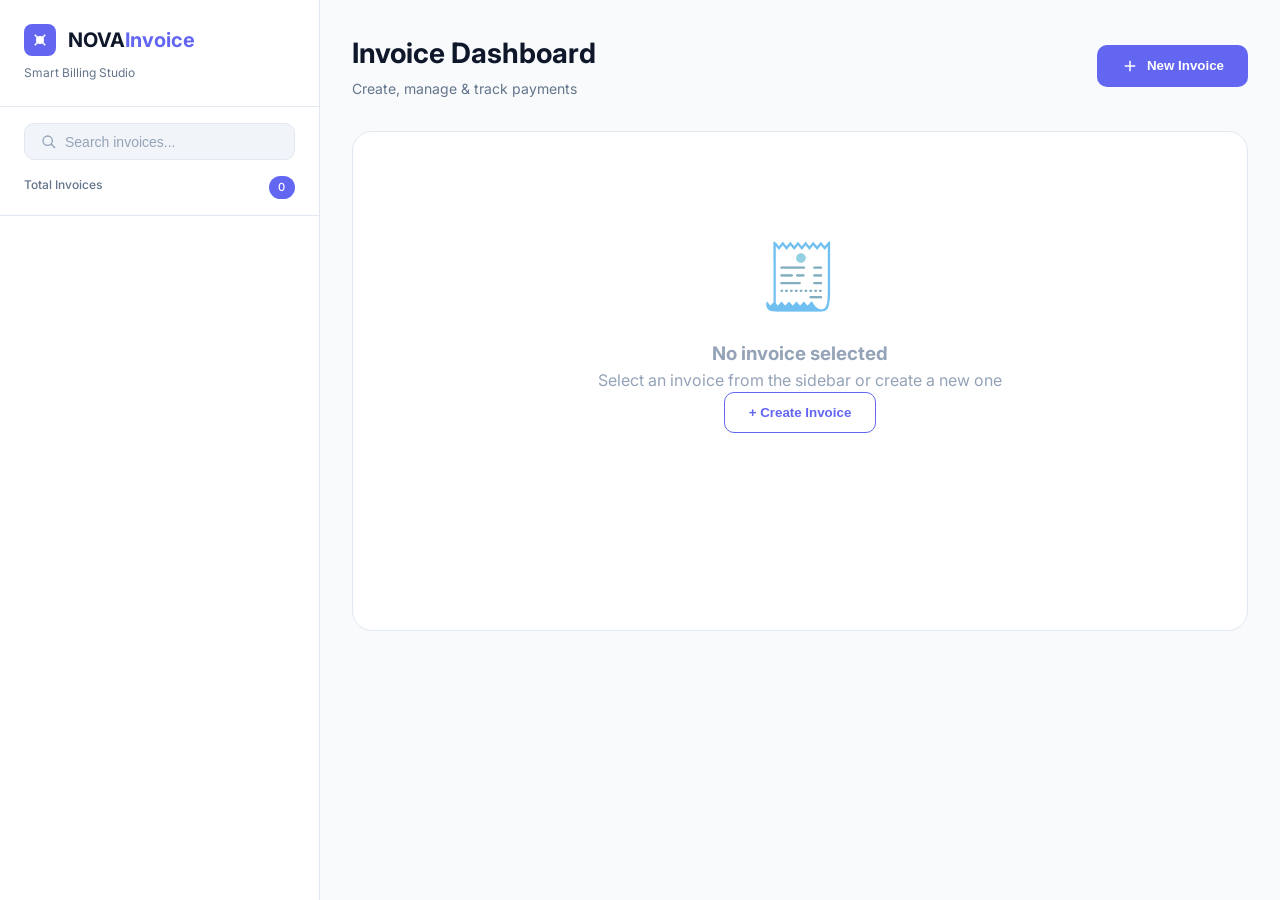
==== index.html @ 389eb90c "first commit" ====
<!DOCTYPE html>
<html lang="en">
<head>
  <meta charset="UTF-8">
  <meta name="viewport" content="width=device-width, initial-scale=1.0, viewport-fit=cover">
  <title>NOVA · Invoice Studio</title>
  <link rel="preconnect" href="https://fonts.googleapis.com">
  <link rel="preconnect" href="https://fonts.gstatic.com" crossorigin>
  <link href="https://fonts.googleapis.com/css2?family=Inter:opsz,wght@14..32,300;14..32,400;14..32,500;14..32,600;14..32,700&display=swap" rel="stylesheet">
  <link rel="stylesheet" href="css/style.css">
  <link rel="icon" type="image/svg+xml" href="data:image/svg+xml,%3Csvg xmlns='http://www.w3.org/2000/svg' viewBox='0 0 24 24' fill='%236366f1'%3E%3Cpath d='M4 4h16v2H4V4zm2 4h12v2H6V8zm14 3H4v8h16v-8zm-2 6H6v-2h12v2z'/%3E%3C/svg%3E">
</head>
<body>
  <div class="app-container">
    <!-- Sidebar -->
    <aside class="sidebar">
      <div class="sidebar-header">
        <div class="logo">
          <svg width="32" height="32" viewBox="0 0 40 40" fill="none">
            <rect width="40" height="40" rx="10" fill="url(#gradLogo)"/>
            <path d="M14 14L26 26M26 14L14 26" stroke="white" stroke-width="2" stroke-linecap="round"/>
            <circle cx="20" cy="20" r="5" fill="white"/>
            <defs><linearGradient id="gradLogo" x1="0" y1="0" x2="40" y2="40"><stop stop-color="#6366f1"/><stop offset="1" stop-color="#8b5cf6"/></linearGradient></defs>
          </svg>
          <span class="logo-text">NOVA<span>Invoice</span></span>
        </div>
        <p class="sidebar-sub">Smart Billing Studio</p>
      </div>

      <div class="search-area">
        <div class="search-box">
          <svg width="16" height="16" viewBox="0 0 24 24" fill="none" stroke="currentColor" stroke-width="2">
            <circle cx="10" cy="10" r="7"/>
            <line x1="21" y1="21" x2="15" y2="15"/>
          </svg>
          <input type="text" id="searchInput" placeholder="Search invoices...">
        </div>
        <div class="stats">
          <span>Total Invoices</span>
          <span class="badge" id="invoiceCount">0</span>
        </div>
      </div>

      <div class="invoices-list" id="invoiceList">
        <div class="empty-state" id="emptyState">
          <div class="empty-icon">📄</div>
          <p>No invoices yet</p>
          <small>Click + to create</small>
        </div>
      </div>
    </aside>

    <!-- Main Content -->
    <main class="main-content">
      <div class="top-bar">
        <div class="greeting">
          <h1>Invoice Dashboard</h1>
          <p>Create, manage & track payments</p>
        </div>
        <button class="btn-primary fab" id="createBtn">
          <svg width="18" height="18" viewBox="0 0 24 24" fill="none" stroke="currentColor" stroke-width="2">
            <line x1="12" y1="5" x2="12" y2="19"/>
            <line x1="5" y1="12" x2="19" y2="12"/>
          </svg>
          New Invoice
        </button>
      </div>

      <div class="invoice-preview" id="invoicePreview">
        <div class="empty-preview" id="emptyPreview">
          <div class="empty-icon-large">🧾</div>
          <h3>No invoice selected</h3>
          <p>Select an invoice from the sidebar or create a new one</p>
          <button class="btn-outline" id="emptyCreateBtn">+ Create Invoice</button>
        </div>
        <div id="previewContent" class="hidden"></div>
      </div>
    </main>
  </div>

  <!-- Modal -->
  <div class="modal" id="modal">
    <div class="modal-content">
      <div class="modal-header">
        <h2 id="modalTitle">Create Invoice</h2>
        <button class="close-btn" id="closeModal">&times;</button>
      </div>
      <div class="modal-body">
        <!-- Step 1: Customer Details -->
        <div id="step1" class="step active">
          <div class="step-indicator">Step 1 of 2</div>
          <h3>Customer Information</h3>
          <form id="customerForm">
            <div class="form-row">
              <div class="form-group">
                <label>Full Name *</label>
                <input type="text" id="custName" required placeholder="John Doe">
              </div>
              <div class="form-group">
                <label>Email *</label>
                <input type="email" id="custEmail" required placeholder="customer@example.com">
              </div>
            </div>
            <div class="form-row">
              <div class="form-group">
                <label>Phone Number</label>
                <input type="tel" id="custPhone" placeholder="+91 98765 43210">
              </div>
              <div class="form-group">
                <label>GSTIN (if applicable)</label>
                <input type="text" id="custGst" placeholder="22AAAAA0000A1Z5">
              </div>
            </div>
            <div class="form-group">
              <label>Billing Address</label>
              <textarea id="custAddress" rows="2" placeholder="Street, City, State - PIN Code"></textarea>
            </div>
          </form>
          <div class="step-buttons">
            <button class="btn-primary" id="nextStep1">Next →</button>
          </div>
        </div>

        <!-- Step 2: Items & Calculations -->
        <div id="step2" class="step">
          <div class="step-indicator">Step 2 of 2</div>
          <h3>Items & Payment Details</h3>
          
          <div class="items-section">
            <table class="items-table">
              <thead>
                <tr>
                  <th>Item Description</th>
                  <th>Quantity</th>
                  <th>Unit Price (₹)</th>
                  <th>Total (₹)</th>
                  <th></th>
                </tr>
              </thead>
              <tbody id="itemsBody"></tbody>
            </table>
            
            <div class="add-item">
              <input type="text" id="itemName" placeholder="Item name">
              <input type="number" id="itemQty" placeholder="Qty" value="1" min="1">
              <input type="number" id="itemPrice" placeholder="Price" step="0.01">
              <button class="btn-secondary" id="addItemBtn">+ Add Item</button>
            </div>
          </div>

          <div class="tax-panel">
            <div class="tax-inputs">
              <div class="form-group">
                <label>CGST (%)</label>
                <input type="number" id="cgstRate" value="2.5" step="0.1" min="0">
              </div>
              <div class="form-group">
                <label>SGST (%)</label>
                <input type="number" id="sgstRate" value="2.5" step="0.1" min="0">
              </div>
              <div class="form-group">
                <label>Discount (%)</label>
                <input type="number" id="discountRate" value="0" step="0.1" min="0">
              </div>
            </div>
          </div>

          <div class="payment-methods">
            <label>Payment Method</label>
            <div class="payment-options">
              <label class="payment-option">
                <input type="radio" name="paymentMethod" value="UPI" checked>
                <span>UPI</span>
              </label>
              <label class="payment-option">
                <input type="radio" name="paymentMethod" value="Credit Card">
                <span>Credit Card</span>
              </label>
              <label class="payment-option">
                <input type="radio" name="paymentMethod" value="Debit Card">
                <span>Debit Card</span>
              </label>
              <label class="payment-option">
                <input type="radio" name="paymentMethod" value="Net Banking">
                <span>Net Banking</span>
              </label>
              <label class="payment-option">
                <input type="radio" name="paymentMethod" value="Cash">
                <span>Cash</span>
              </label>
            </div>
          </div>

          <div class="summary">
            <div class="summary-row">
              <span>Subtotal:</span>
              <span id="subtotal">₹0.00</span>
            </div>
            <div class="summary-row">
              <span>CGST (<span id="cgstLabel">2.5</span>%):</span>
              <span id="cgstAmount">₹0.00</span>
            </div>
            <div class="summary-row">
              <span>SGST (<span id="sgstLabel">2.5</span>%):</span>
              <span id="sgstAmount">₹0.00</span>
            </div>
            <div class="summary-row">
              <span>Discount:</span>
              <span id="discountAmount">₹0.00</span>
            </div>
            <div class="summary-row grand-total">
              <span>Grand Total:</span>
              <span id="grandTotal">₹0.00</span>
            </div>
          </div>

          <div class="step-buttons dual">
            <button class="btn-secondary" id="backStep1">← Back</button>
            <button class="btn-primary" id="generateInvoice">Generate Invoice</button>
          </div>
        </div>
      </div>
    </div>
  </div>

  <script src="js/app.js"></script>
</body>
</html>
---- css/style.css ----
/* Reset & Base */
* {
  margin: 0;
  padding: 0;
  box-sizing: border-box;
}

body {
  font-family: 'Inter', sans-serif;
  background: #f8fafc;
  color: #0f172a;
  line-height: 1.5;
}

/* App Container */
.app-container {
  display: flex;
  min-height: 100vh;
}

/* Sidebar */
.sidebar {
  width: 320px;
  background: #ffffff;
  border-right: 1px solid #e2e8f0;
  display: flex;
  flex-direction: column;
  position: fixed;
  height: 100vh;
  overflow-y: auto;
}

.sidebar-header {
  padding: 1.5rem;
  border-bottom: 1px solid #e2e8f0;
}

.logo {
  display: flex;
  align-items: center;
  gap: 0.75rem;
  margin-bottom: 0.5rem;
}

.logo-text {
  font-size: 1.25rem;
  font-weight: 700;
  color: #0f172a;
}

.logo-text span {
  color: #6366f1;
}

.sidebar-sub {
  font-size: 0.75rem;
  color: #64748b;
}

.search-area {
  padding: 1rem 1.5rem;
  border-bottom: 1px solid #e2e8f0;
}

.search-box {
  display: flex;
  align-items: center;
  gap: 0.5rem;
  background: #f1f5f9;
  border: 1px solid #e2e8f0;
  border-radius: 10px;
  padding: 0.6rem 1rem;
  margin-bottom: 1rem;
}

.search-box svg {
  color: #94a3b8;
}

.search-box input {
  flex: 1;
  border: none;
  background: transparent;
  outline: none;
  font-size: 0.875rem;
}

.search-box input::placeholder {
  color: #94a3b8;
}

.stats {
  display: flex;
  justify-content: space-between;
  font-size: 0.75rem;
  color: #64748b;
  font-weight: 500;
}

.badge {
  background: #6366f1;
  color: white;
  padding: 0.2rem 0.6rem;
  border-radius: 20px;
  font-size: 0.7rem;
}

.invoices-list {
  flex: 1;
  padding: 1rem;
  overflow-y: auto;
}

.empty-state {
  text-align: center;
  padding: 2rem;
  color: #94a3b8;
}

.empty-icon {
  font-size: 3rem;
  margin-bottom: 0.5rem;
}

.invoice-item {
  background: #f8fafc;
  border: 1px solid #e2e8f0;
  border-radius: 12px;
  padding: 1rem;
  margin-bottom: 0.75rem;
  cursor: pointer;
  transition: all 0.2s;
}

.invoice-item:hover {
  border-color: #6366f1;
  transform: translateX(4px);
  box-shadow: 0 2px 8px rgba(0,0,0,0.05);
}

.invoice-item.active {
  border-color: #6366f1;
  background: #eef2ff;
}

.invoice-header {
  display: flex;
  justify-content: space-between;
  margin-bottom: 0.5rem;
  font-size: 0.75rem;
  color: #64748b;
}

.invoice-number {
  font-weight: 600;
  color: #6366f1;
}

.invoice-customer {
  font-weight: 600;
  margin-bottom: 0.5rem;
  font-size: 0.875rem;
}

.invoice-amount {
  font-weight: 700;
  font-size: 1rem;
  color: #0f172a;
}

/* Main Content */
.main-content {
  flex: 1;
  margin-left: 320px;
  padding: 2rem;
}

.top-bar {
  display: flex;
  justify-content: space-between;
  align-items: center;
  margin-bottom: 2rem;
}

.greeting h1 {
  font-size: 1.75rem;
  font-weight: 700;
  color: #0f172a;
}

.greeting p {
  color: #64748b;
  font-size: 0.875rem;
  margin-top: 0.25rem;
}

.btn-primary {
  background: #6366f1;
  color: white;
  border: none;
  padding: 0.75rem 1.5rem;
  border-radius: 10px;
  font-weight: 600;
  cursor: pointer;
  display: inline-flex;
  align-items: center;
  gap: 0.5rem;
  transition: all 0.2s;
}

.btn-primary:hover {
  background: #4f46e5;
  transform: translateY(-1px);
  box-shadow: 0 4px 12px rgba(99, 102, 241, 0.3);
}

.btn-secondary {
  background: #f1f5f9;
  color: #0f172a;
  border: 1px solid #e2e8f0;
  padding: 0.75rem 1.5rem;
  border-radius: 10px;
  font-weight: 600;
  cursor: pointer;
  transition: all 0.2s;
}

.btn-secondary:hover {
  background: #e2e8f0;
}

.btn-outline {
  background: transparent;
  border: 1px solid #6366f1;
  color: #6366f1;
  padding: 0.75rem 1.5rem;
  border-radius: 10px;
  font-weight: 600;
  cursor: pointer;
  transition: all 0.2s;
}

.btn-outline:hover {
  background: #6366f1;
  color: white;
}

/* Invoice Preview */
.invoice-preview {
  background: white;
  border-radius: 20px;
  border: 1px solid #e2e8f0;
  min-height: 500px;
  padding: 2rem;
}

.empty-preview {
  text-align: center;
  padding: 4rem;
  color: #94a3b8;
}

.empty-icon-large {
  font-size: 4rem;
  margin-bottom: 1rem;
}

/* Invoice Card */
.invoice-card {
  animation: fadeIn 0.3s ease;
}

@keyframes fadeIn {
  from {
    opacity: 0;
    transform: translateY(10px);
  }
  to {
    opacity: 1;
    transform: translateY(0);
  }
}

.invoice-header {
  display: flex;
  justify-content: space-between;
  margin-bottom: 2rem;
  padding-bottom: 1.5rem;
  border-bottom: 2px solid #e2e8f0;
}

.company-info h2 {
  font-size: 1.5rem;
  color: #6366f1;
  margin-bottom: 0.5rem;
}

.company-info p {
  font-size: 0.75rem;
  color: #64748b;
}

.invoice-details {
  text-align: right;
}

.invoice-title {
  font-size: 2rem;
  font-weight: 700;
  color: #0f172a;
}

.billing-section {
  display: grid;
  grid-template-columns: 1fr 1fr;
  gap: 2rem;
  margin-bottom: 2rem;
}

.bill-to h4, .invoice-meta h4 {
  font-weight: 600;
  margin-bottom: 0.75rem;
  color: #0f172a;
}

.bill-to p, .invoice-meta p {
  font-size: 0.875rem;
  color: #475569;
  margin-bottom: 0.25rem;
}

.items-table {
  width: 100%;
  border-collapse: collapse;
  margin-bottom: 2rem;
}

.items-table th {
  background: #f8fafc;
  padding: 0.75rem;
  text-align: left;
  font-weight: 600;
  font-size: 0.75rem;
  color: #475569;
  border-bottom: 2px solid #e2e8f0;
}

.items-table td {
  padding: 0.75rem;
  border-bottom: 1px solid #e2e8f0;
  font-size: 0.875rem;
}

.payment-info {
  background: #f8fafc;
  padding: 1rem;
  border-radius: 12px;
  margin-bottom: 2rem;
}

.payment-info h4 {
  font-size: 0.75rem;
  color: #64748b;
  margin-bottom: 0.5rem;
  text-transform: uppercase;
}

.payment-info p {
  font-weight: 600;
  color: #0f172a;
}

.summary-section {
  display: flex;
  justify-content: flex-end;
}

.summary-box {
  width: 320px;
}

.summary-row {
  display: flex;
  justify-content: space-between;
  padding: 0.5rem 0;
  font-size: 0.875rem;
}

.grand-total-row {
  font-weight: 700;
  font-size: 1rem;
  color: #6366f1;
  border-top: 2px solid #e2e8f0;
  margin-top: 0.5rem;
  padding-top: 0.75rem;
}

.print-btn {
  margin-top: 2rem;
  display: flex;
  justify-content: flex-end;
}

/* Modal */
.modal {
  display: none;
  position: fixed;
  top: 0;
  left: 0;
  right: 0;
  bottom: 0;
  background: rgba(0, 0, 0, 0.5);
  z-index: 1000;
  align-items: center;
  justify-content: center;
}

.modal.active {
  display: flex;
}

.modal-content {
  background: white;
  border-radius: 20px;
  width: 90%;
  max-width: 800px;
  max-height: 85vh;
  overflow-y: auto;
  animation: slideUp 0.3s ease;
}

@keyframes slideUp {
  from {
    transform: translateY(50px);
    opacity: 0;
  }
  to {
    transform: translateY(0);
    opacity: 1;
  }
}

.modal-header {
  display: flex;
  justify-content: space-between;
  align-items: center;
  padding: 1.5rem;
  border-bottom: 1px solid #e2e8f0;
}

.modal-header h2 {
  font-size: 1.25rem;
  font-weight: 600;
}

.close-btn {
  background: none;
  border: none;
  font-size: 1.75rem;
  cursor: pointer;
  color: #94a3b8;
  transition: all 0.2s;
}

.close-btn:hover {
  color: #ef4444;
}

.modal-body {
  padding: 1.5rem;
}

.step {
  display: none;
}

.step.active {
  display: block;
}

.step-indicator {
  font-size: 0.75rem;
  color: #6366f1;
  font-weight: 600;
  margin-bottom: 1rem;
  text-transform: uppercase;
}

.step h3 {
  margin-bottom: 1.5rem;
  color: #0f172a;
}

/* Forms */
.form-row {
  display: grid;
  grid-template-columns: 1fr 1fr;
  gap: 1rem;
  margin-bottom: 1rem;
}

.form-group {
  display: flex;
  flex-direction: column;
  gap: 0.5rem;
}

.form-group label {
  font-size: 0.75rem;
  font-weight: 600;
  color: #475569;
  text-transform: uppercase;
}

.form-group input, .form-group textarea {
  border: 1px solid #e2e8f0;
  border-radius: 8px;
  padding: 0.7rem;
  font-size: 0.875rem;
  font-family: inherit;
  transition: all 0.2s;
}

.form-group input:focus, .form-group textarea:focus {
  outline: none;
  border-color: #6366f1;
  box-shadow: 0 0 0 3px rgba(99, 102, 241, 0.1);
}

/* Items Table */
.items-section {
  margin-bottom: 1.5rem;
}

.items-table {
  width: 100%;
  margin-bottom: 1rem;
}

.items-table th, .items-table td {
  padding: 0.5rem;
  text-align: left;
}

.add-item {
  display: grid;
  grid-template-columns: 2fr 1fr 1fr auto;
  gap: 0.5rem;
  margin-top: 1rem;
}

.add-item input {
  border: 1px solid #e2e8f0;
  border-radius: 8px;
  padding: 0.6rem;
  font-size: 0.875rem;
}

.delete-item {
  background: none;
  border: none;
  color: #ef4444;
  cursor: pointer;
  font-size: 1.2rem;
  padding: 0.25rem;
}

/* Tax Panel */
.tax-panel {
  margin-bottom: 1.5rem;
}

.tax-inputs {
  display: grid;
  grid-template-columns: repeat(3, 1fr);
  gap: 1rem;
}

/* Payment Methods */
.payment-methods {
  margin-bottom: 1.5rem;
}

.payment-methods label {
  font-size: 0.75rem;
  font-weight: 600;
  color: #475569;
  text-transform: uppercase;
  display: block;
  margin-bottom: 0.75rem;
}

.payment-options {
  display: flex;
  flex-wrap: wrap;
  gap: 1rem;
}

.payment-option {
  display: flex;
  align-items: center;
  gap: 0.5rem;
  padding: 0.5rem 1rem;
  border: 1px solid #e2e8f0;
  border-radius: 8px;
  cursor: pointer;
  transition: all 0.2s;
}

.payment-option:hover {
  border-color: #6366f1;
  background: #eef2ff;
}

.payment-option input {
  margin: 0;
}

.payment-option span {
  font-size: 0.875rem;
}

/* Summary */
.summary {
  background: #f8fafc;
  padding: 1rem;
  border-radius: 12px;
  margin-bottom: 1.5rem;
}

.summary-row {
  display: flex;
  justify-content: space-between;
  padding: 0.5rem 0;
  font-size: 0.875rem;
}

.grand-total {
  font-weight: 700;
  font-size: 1rem;
  color: #6366f1;
  border-top: 1px solid #e2e8f0;
  margin-top: 0.5rem;
  padding-top: 0.5rem;
}

.step-buttons {
  display: flex;
  justify-content: flex-end;
  gap: 1rem;
  margin-top: 1.5rem;
}

.step-buttons.dual {
  justify-content: space-between;
}

.hidden {
  display: none;
}

/* Print Styles */
@media print {
  .sidebar, .top-bar, .modal, .print-btn, .btn-primary {
    display: none !important;
  }
  
  .main-content {
    margin: 0;
    padding: 0;
  }
  
  .invoice-preview {
    border: none;
    padding: 0;
  }
  
  .invoice-card {
    page-break-inside: avoid;
  }
}

/* Responsive */
@media (max-width: 768px) {
  .sidebar {
    position: fixed;
    transform: translateX(-100%);
    transition: transform 0.3s;
    z-index: 100;
  }
  
  .sidebar.open {
    transform: translateX(0);
  }
  
  .main-content {
    margin-left: 0;
    padding: 1rem;
  }
  
  .form-row {
    grid-template-columns: 1fr;
  }
  
  .tax-inputs {
    grid-template-columns: 1fr;
  }
  
  .add-item {
    grid-template-columns: 1fr;
  }
  
  .billing-section {
    grid-template-columns: 1fr;
  }
}
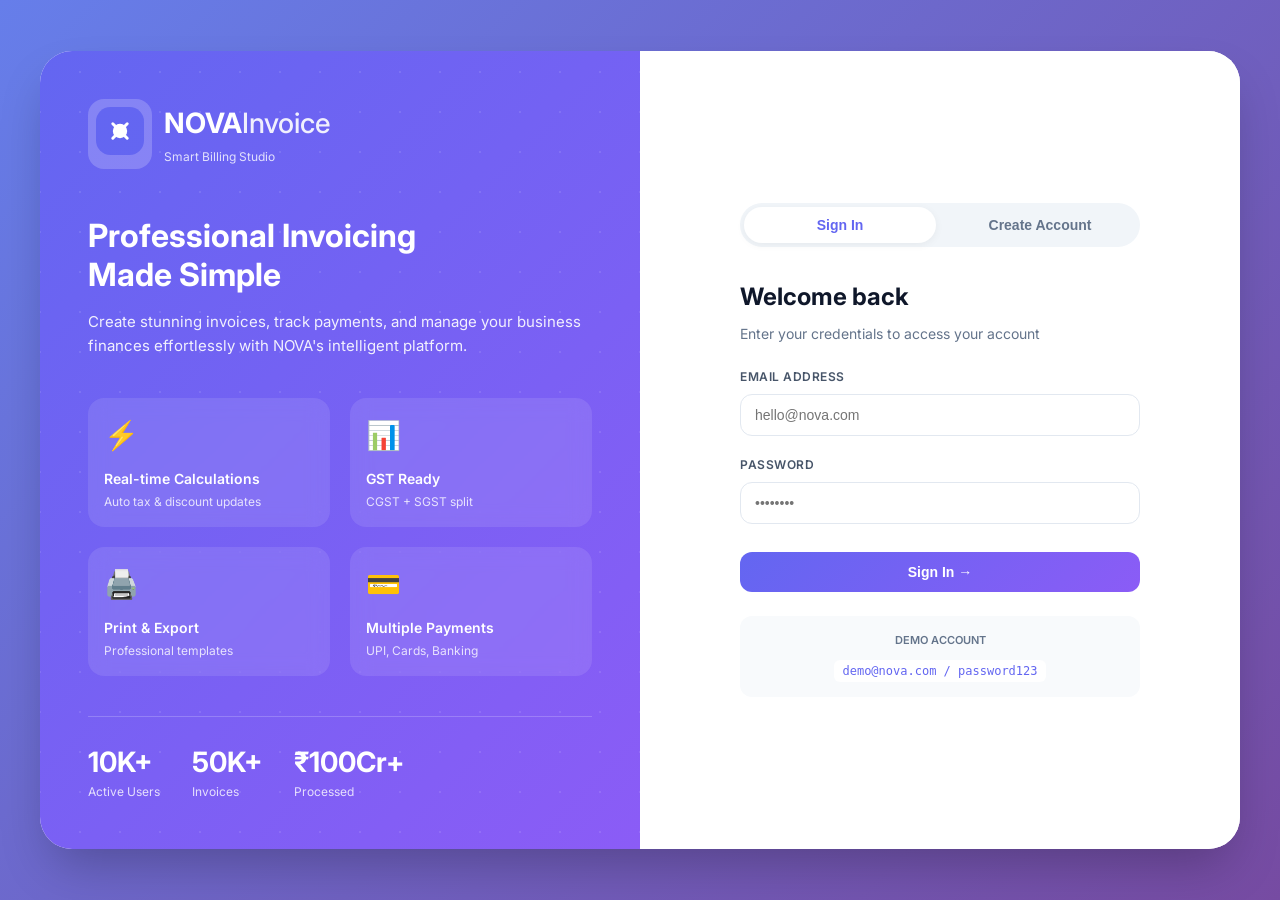
==== commit aae9df7b: "second commit" ====
--- a/index.html
+++ b/index.html
@@ -3,226 +3,144 @@
 <head>
   <meta charset="UTF-8">
   <meta name="viewport" content="width=device-width, initial-scale=1.0, viewport-fit=cover">
-  <title>NOVA · Invoice Studio</title>
+  <title>NOVA Invoice · Smart Billing Platform</title>
   <link rel="preconnect" href="https://fonts.googleapis.com">
   <link rel="preconnect" href="https://fonts.gstatic.com" crossorigin>
-  <link href="https://fonts.googleapis.com/css2?family=Inter:opsz,wght@14..32,300;14..32,400;14..32,500;14..32,600;14..32,700&display=swap" rel="stylesheet">
+  <link href="https://fonts.googleapis.com/css2?family=Inter:opsz,wght@14..32,300;14..32,400;14..32,500;14..32,600;14..32,700;14..32,800&display=swap" rel="stylesheet">
   <link rel="stylesheet" href="css/style.css">
+  <link rel="stylesheet" href="css/login.css">
   <link rel="icon" type="image/svg+xml" href="data:image/svg+xml,%3Csvg xmlns='http://www.w3.org/2000/svg' viewBox='0 0 24 24' fill='%236366f1'%3E%3Cpath d='M4 4h16v2H4V4zm2 4h12v2H6V8zm14 3H4v8h16v-8zm-2 6H6v-2h12v2z'/%3E%3C/svg%3E">
 </head>
 <body>
-  <div class="app-container">
-    <!-- Sidebar -->
-    <aside class="sidebar">
-      <div class="sidebar-header">
-        <div class="logo">
-          <svg width="32" height="32" viewBox="0 0 40 40" fill="none">
-            <rect width="40" height="40" rx="10" fill="url(#gradLogo)"/>
-            <path d="M14 14L26 26M26 14L14 26" stroke="white" stroke-width="2" stroke-linecap="round"/>
-            <circle cx="20" cy="20" r="5" fill="white"/>
-            <defs><linearGradient id="gradLogo" x1="0" y1="0" x2="40" y2="40"><stop stop-color="#6366f1"/><stop offset="1" stop-color="#8b5cf6"/></linearGradient></defs>
-          </svg>
-          <span class="logo-text">NOVA<span>Invoice</span></span>
-        </div>
-        <p class="sidebar-sub">Smart Billing Studio</p>
-      </div>
-
-      <div class="search-area">
-        <div class="search-box">
-          <svg width="16" height="16" viewBox="0 0 24 24" fill="none" stroke="currentColor" stroke-width="2">
-            <circle cx="10" cy="10" r="7"/>
-            <line x1="21" y1="21" x2="15" y2="15"/>
-          </svg>
-          <input type="text" id="searchInput" placeholder="Search invoices...">
-        </div>
-        <div class="stats">
-          <span>Total Invoices</span>
-          <span class="badge" id="invoiceCount">0</span>
+  <div class="login-wrapper">
+    <div class="login-container">
+      <!-- Left Section - About -->
+      <div class="about-section">
+        <div class="about-content">
+          <div class="logo-large">
+            <div class="logo-icon">
+              <svg width="48" height="48" viewBox="0 0 40 40" fill="none">
+                <rect width="40" height="40" rx="12" fill="url(#gradLogo)"/>
+                <path d="M14 14L26 26M26 14L14 26" stroke="white" stroke-width="2.5" stroke-linecap="round"/>
+                <circle cx="20" cy="20" r="6" fill="white"/>
+                <defs><linearGradient id="gradLogo" x1="0" y1="0" x2="40" y2="40"><stop stop-color="#6366f1"/><stop offset="1" stop-color="#8b5cf6"/></linearGradient></defs>
+              </svg>
+            </div>
+            <div>
+              <h1>NOVA<span>Invoice</span></h1>
+              <p class="tagline">Smart Billing Studio</p>
+            </div>
+          </div>
+          
+          <div class="about-text">
+            <h2>Professional Invoicing<br>Made Simple</h2>
+            <p>Create stunning invoices, track payments, and manage your business finances effortlessly with NOVA's intelligent platform.</p>
+          </div>
+          
+          <div class="features-grid">
+            <div class="feature-card">
+              <div class="feature-icon">⚡</div>
+              <h4>Real-time Calculations</h4>
+              <p>Auto tax & discount updates</p>
+            </div>
+            <div class="feature-card">
+              <div class="feature-icon">📊</div>
+              <h4>GST Ready</h4>
+              <p>CGST + SGST split</p>
+            </div>
+            <div class="feature-card">
+              <div class="feature-icon">🖨️</div>
+              <h4>Print & Export</h4>
+              <p>Professional templates</p>
+            </div>
+            <div class="feature-card">
+              <div class="feature-icon">💳</div>
+              <h4>Multiple Payments</h4>
+              <p>UPI, Cards, Banking</p>
+            </div>
+          </div>
+          
+          <div class="stats-row">
+            <div class="stat-item">
+              <span class="stat-number">10K+</span>
+              <span class="stat-label">Active Users</span>
+            </div>
+            <div class="stat-item">
+              <span class="stat-number">50K+</span>
+              <span class="stat-label">Invoices</span>
+            </div>
+            <div class="stat-item">
+              <span class="stat-number">₹100Cr+</span>
+              <span class="stat-label">Processed</span>
+            </div>
+          </div>
         </div>
       </div>
-
-      <div class="invoices-list" id="invoiceList">
-        <div class="empty-state" id="emptyState">
-          <div class="empty-icon">📄</div>
-          <p>No invoices yet</p>
-          <small>Click + to create</small>
-        </div>
-      </div>
-    </aside>
-
-    <!-- Main Content -->
-    <main class="main-content">
-      <div class="top-bar">
-        <div class="greeting">
-          <h1>Invoice Dashboard</h1>
-          <p>Create, manage & track payments</p>
-        </div>
-        <button class="btn-primary fab" id="createBtn">
-          <svg width="18" height="18" viewBox="0 0 24 24" fill="none" stroke="currentColor" stroke-width="2">
-            <line x1="12" y1="5" x2="12" y2="19"/>
-            <line x1="5" y1="12" x2="19" y2="12"/>
-          </svg>
-          New Invoice
-        </button>
-      </div>
-
-      <div class="invoice-preview" id="invoicePreview">
-        <div class="empty-preview" id="emptyPreview">
-          <div class="empty-icon-large">🧾</div>
-          <h3>No invoice selected</h3>
-          <p>Select an invoice from the sidebar or create a new one</p>
-          <button class="btn-outline" id="emptyCreateBtn">+ Create Invoice</button>
-        </div>
-        <div id="previewContent" class="hidden"></div>
-      </div>
-    </main>
-  </div>
-
-  <!-- Modal -->
-  <div class="modal" id="modal">
-    <div class="modal-content">
-      <div class="modal-header">
-        <h2 id="modalTitle">Create Invoice</h2>
-        <button class="close-btn" id="closeModal">&times;</button>
-      </div>
-      <div class="modal-body">
-        <!-- Step 1: Customer Details -->
-        <div id="step1" class="step active">
-          <div class="step-indicator">Step 1 of 2</div>
-          <h3>Customer Information</h3>
-          <form id="customerForm">
-            <div class="form-row">
-              <div class="form-group">
-                <label>Full Name *</label>
-                <input type="text" id="custName" required placeholder="John Doe">
+      
+      <!-- Right Section - Login/Signup -->
+      <div class="auth-section">
+        <div class="auth-card">
+          <div class="auth-tabs">
+            <button class="tab-btn active" data-tab="login">Sign In</button>
+            <button class="tab-btn" data-tab="signup">Create Account</button>
+          </div>
+          
+          <!-- Login Form -->
+          <div id="loginForm" class="auth-form active">
+            <h3>Welcome back</h3>
+            <p class="auth-subtitle">Enter your credentials to access your account</p>
+            
+            <form id="loginFormElement" onsubmit="handleLogin(event)">
+              <div class="input-group">
+                <label>Email Address</label>
+                <input type="email" id="loginEmail" placeholder="hello@nova.com" required>
               </div>
-              <div class="form-group">
-                <label>Email *</label>
-                <input type="email" id="custEmail" required placeholder="customer@example.com">
+              <div class="input-group">
+                <label>Password</label>
+                <input type="password" id="loginPassword" placeholder="••••••••" required>
               </div>
-            </div>
-            <div class="form-row">
-              <div class="form-group">
-                <label>Phone Number</label>
-                <input type="tel" id="custPhone" placeholder="+91 98765 43210">
-              </div>
-              <div class="form-group">
-                <label>GSTIN (if applicable)</label>
-                <input type="text" id="custGst" placeholder="22AAAAA0000A1Z5">
-              </div>
-            </div>
-            <div class="form-group">
-              <label>Billing Address</label>
-              <textarea id="custAddress" rows="2" placeholder="Street, City, State - PIN Code"></textarea>
-            </div>
-          </form>
-          <div class="step-buttons">
-            <button class="btn-primary" id="nextStep1">Next →</button>
-          </div>
-        </div>
-
-        <!-- Step 2: Items & Calculations -->
-        <div id="step2" class="step">
-          <div class="step-indicator">Step 2 of 2</div>
-          <h3>Items & Payment Details</h3>
-          
-          <div class="items-section">
-            <table class="items-table">
-              <thead>
-                <tr>
-                  <th>Item Description</th>
-                  <th>Quantity</th>
-                  <th>Unit Price (₹)</th>
-                  <th>Total (₹)</th>
-                  <th></th>
-                </tr>
-              </thead>
-              <tbody id="itemsBody"></tbody>
-            </table>
+              <button type="submit" class="auth-btn">Sign In →</button>
+            </form>
             
-            <div class="add-item">
-              <input type="text" id="itemName" placeholder="Item name">
-              <input type="number" id="itemQty" placeholder="Qty" value="1" min="1">
-              <input type="number" id="itemPrice" placeholder="Price" step="0.01">
-              <button class="btn-secondary" id="addItemBtn">+ Add Item</button>
+            <div class="demo-credentials">
+              <p>Demo Account</p>
+              <code>demo@nova.com / password123</code>
             </div>
           </div>
-
-          <div class="tax-panel">
-            <div class="tax-inputs">
-              <div class="form-group">
-                <label>CGST (%)</label>
-                <input type="number" id="cgstRate" value="2.5" step="0.1" min="0">
+          
+          <!-- Signup Form -->
+          <div id="signupForm" class="auth-form">
+            <h3>Get started free</h3>
+            <p class="auth-subtitle">Join thousands of businesses using NOVA</p>
+            
+            <form id="signupFormElement" onsubmit="handleSignup(event)">
+              <div class="input-group">
+                <label>Full Name</label>
+                <input type="text" id="signupName" placeholder="John Doe" required>
               </div>
-              <div class="form-group">
-                <label>SGST (%)</label>
-                <input type="number" id="sgstRate" value="2.5" step="0.1" min="0">
+              <div class="input-group">
+                <label>Email Address</label>
+                <input type="email" id="signupEmail" placeholder="hello@nova.com" required>
               </div>
-              <div class="form-group">
-                <label>Discount (%)</label>
-                <input type="number" id="discountRate" value="0" step="0.1" min="0">
+              <div class="input-group">
+                <label>Password</label>
+                <input type="password" id="signupPassword" placeholder="Create a password" required minlength="6">
               </div>
-            </div>
-          </div>
-
-          <div class="payment-methods">
-            <label>Payment Method</label>
-            <div class="payment-options">
-              <label class="payment-option">
-                <input type="radio" name="paymentMethod" value="UPI" checked>
-                <span>UPI</span>
-              </label>
-              <label class="payment-option">
-                <input type="radio" name="paymentMethod" value="Credit Card">
-                <span>Credit Card</span>
-              </label>
-              <label class="payment-option">
-                <input type="radio" name="paymentMethod" value="Debit Card">
-                <span>Debit Card</span>
-              </label>
-              <label class="payment-option">
-                <input type="radio" name="paymentMethod" value="Net Banking">
-                <span>Net Banking</span>
-              </label>
-              <label class="payment-option">
-                <input type="radio" name="paymentMethod" value="Cash">
-                <span>Cash</span>
-              </label>
-            </div>
-          </div>
-
-          <div class="summary">
-            <div class="summary-row">
-              <span>Subtotal:</span>
-              <span id="subtotal">₹0.00</span>
-            </div>
-            <div class="summary-row">
-              <span>CGST (<span id="cgstLabel">2.5</span>%):</span>
-              <span id="cgstAmount">₹0.00</span>
-            </div>
-            <div class="summary-row">
-              <span>SGST (<span id="sgstLabel">2.5</span>%):</span>
-              <span id="sgstAmount">₹0.00</span>
-            </div>
-            <div class="summary-row">
-              <span>Discount:</span>
-              <span id="discountAmount">₹0.00</span>
-            </div>
-            <div class="summary-row grand-total">
-              <span>Grand Total:</span>
-              <span id="grandTotal">₹0.00</span>
-            </div>
-          </div>
-
-          <div class="step-buttons dual">
-            <button class="btn-secondary" id="backStep1">← Back</button>
-            <button class="btn-primary" id="generateInvoice">Generate Invoice</button>
+              <div class="input-group">
+                <label>Confirm Password</label>
+                <input type="password" id="signupConfirmPassword" placeholder="Confirm your password" required>
+              </div>
+              <button type="submit" class="auth-btn">Create Free Account →</button>
+            </form>
           </div>
         </div>
       </div>
     </div>
   </div>
-
-  <script src="js/app.js"></script>
+  
+  <!-- Toast Notification -->
+  <div id="toast" class="toast hidden"></div>
+  
+  <script src="js/auth.js"></script>
 </body>
 </html>
--- a/css/style.css
+++ b/css/style.css
@@ -7,220 +7,103 @@
 
 body {
   font-family: 'Inter', sans-serif;
-  background: #f8fafc;
-  color: #0f172a;
+  background: #f5f7fa;
+  color: #1e293b;
   line-height: 1.5;
+  -webkit-font-smoothing: antialiased;
 }
 
-/* App Container */
-.app-container {
+/* Toast Notification */
+.toast {
+  position: fixed;
+  bottom: 24px;
+  right: 24px;
+  background: #10b981;
+  color: white;
+  padding: 14px 24px;
+  border-radius: 12px;
+  font-weight: 500;
+  font-size: 14px;
+  z-index: 10000;
+  animation: slideInRight 0.3s ease;
+  box-shadow: 0 8px 20px rgba(0, 0, 0, 0.12);
   display: flex;
-  min-height: 100vh;
+  align-items: center;
+  gap: 12px;
+  backdrop-filter: blur(8px);
 }
 
-/* Sidebar */
-.sidebar {
-  width: 320px;
-  background: #ffffff;
-  border-right: 1px solid #e2e8f0;
-  display: flex;
-  flex-direction: column;
-  position: fixed;
-  height: 100vh;
-  overflow-y: auto;
+.toast::before {
+  content: '✓';
+  font-weight: bold;
+  font-size: 18px;
 }
 
-.sidebar-header {
-  padding: 1.5rem;
-  border-bottom: 1px solid #e2e8f0;
+.toast.error {
+  background: #ef4444;
 }
 
-.logo {
-  display: flex;
-  align-items: center;
-  gap: 0.75rem;
-  margin-bottom: 0.5rem;
+.toast.error::before {
+  content: '✕';
 }
 
-.logo-text {
-  font-size: 1.25rem;
-  font-weight: 700;
-  color: #0f172a;
+.toast.warning {
+  background: #f59e0b;
 }
 
-.logo-text span {
-  color: #6366f1;
+.toast.warning::before {
+  content: '⚠';
 }
 
-.sidebar-sub {
-  font-size: 0.75rem;
-  color: #64748b;
+.toast.hidden {
+  display: none;
 }
 
-.search-area {
-  padding: 1rem 1.5rem;
-  border-bottom: 1px solid #e2e8f0;
+@keyframes slideInRight {
+  from {
+    transform: translateX(100%);
+    opacity: 0;
+  }
+  to {
+    transform: translateX(0);
+    opacity: 1;
+  }
 }
 
-.search-box {
-  display: flex;
-  align-items: center;
-  gap: 0.5rem;
-  background: #f1f5f9;
-  border: 1px solid #e2e8f0;
-  border-radius: 10px;
-  padding: 0.6rem 1rem;
-  margin-bottom: 1rem;
+/* Utility Classes */
+.hidden {
+  display: none !important;
 }
 
-.search-box svg {
-  color: #94a3b8;
-}
-
-.search-box input {
-  flex: 1;
+/* Buttons */
+.btn-primary {
+  background: linear-gradient(135deg, #6366f1 0%, #8b5cf6 100%);
+  color: white;
   border: none;
-  background: transparent;
-  outline: none;
-  font-size: 0.875rem;
-}
-
-.search-box input::placeholder {
-  color: #94a3b8;
-}
-
-.stats {
-  display: flex;
-  justify-content: space-between;
-  font-size: 0.75rem;
-  color: #64748b;
-  font-weight: 500;
-}
-
-.badge {
-  background: #6366f1;
-  color: white;
-  padding: 0.2rem 0.6rem;
-  border-radius: 20px;
-  font-size: 0.7rem;
-}
-
-.invoices-list {
-  flex: 1;
-  padding: 1rem;
-  overflow-y: auto;
-}
-
-.empty-state {
-  text-align: center;
-  padding: 2rem;
-  color: #94a3b8;
-}
-
-.empty-icon {
-  font-size: 3rem;
-  margin-bottom: 0.5rem;
-}
-
-.invoice-item {
-  background: #f8fafc;
-  border: 1px solid #e2e8f0;
+  padding: 12px 28px;
   border-radius: 12px;
-  padding: 1rem;
-  margin-bottom: 0.75rem;
+  font-weight: 600;
+  font-size: 14px;
   cursor: pointer;
   transition: all 0.2s;
-}
-
-.invoice-item:hover {
-  border-color: #6366f1;
-  transform: translateX(4px);
-  box-shadow: 0 2px 8px rgba(0,0,0,0.05);
-}
-
-.invoice-item.active {
-  border-color: #6366f1;
-  background: #eef2ff;
-}
-
-.invoice-header {
-  display: flex;
-  justify-content: space-between;
-  margin-bottom: 0.5rem;
-  font-size: 0.75rem;
-  color: #64748b;
-}
-
-.invoice-number {
-  font-weight: 600;
-  color: #6366f1;
-}
-
-.invoice-customer {
-  font-weight: 600;
-  margin-bottom: 0.5rem;
-  font-size: 0.875rem;
-}
-
-.invoice-amount {
-  font-weight: 700;
-  font-size: 1rem;
-  color: #0f172a;
-}
-
-/* Main Content */
-.main-content {
-  flex: 1;
-  margin-left: 320px;
-  padding: 2rem;
-}
-
-.top-bar {
-  display: flex;
-  justify-content: space-between;
-  align-items: center;
-  margin-bottom: 2rem;
-}
-
-.greeting h1 {
-  font-size: 1.75rem;
-  font-weight: 700;
-  color: #0f172a;
-}
-
-.greeting p {
-  color: #64748b;
-  font-size: 0.875rem;
-  margin-top: 0.25rem;
-}
-
-.btn-primary {
-  background: #6366f1;
-  color: white;
-  border: none;
-  padding: 0.75rem 1.5rem;
-  border-radius: 10px;
-  font-weight: 600;
-  cursor: pointer;
   display: inline-flex;
   align-items: center;
-  gap: 0.5rem;
-  transition: all 0.2s;
+  gap: 8px;
 }
 
 .btn-primary:hover {
-  background: #4f46e5;
-  transform: translateY(-1px);
-  box-shadow: 0 4px 12px rgba(99, 102, 241, 0.3);
+  transform: translateY(-2px);
+  box-shadow: 0 8px 20px rgba(99, 102, 241, 0.3);
 }
 
 .btn-secondary {
   background: #f1f5f9;
-  color: #0f172a;
+  color: #1e293b;
   border: 1px solid #e2e8f0;
-  padding: 0.75rem 1.5rem;
-  border-radius: 10px;
+  padding: 12px 28px;
+  border-radius: 12px;
   font-weight: 600;
+  font-size: 14px;
   cursor: pointer;
   transition: all 0.2s;
 }
@@ -229,488 +112,53 @@
   background: #e2e8f0;
 }
 
-.btn-outline {
-  background: transparent;
-  border: 1px solid #6366f1;
-  color: #6366f1;
-  padding: 0.75rem 1.5rem;
-  border-radius: 10px;
-  font-weight: 600;
-  cursor: pointer;
-  transition: all 0.2s;
+/* Form Elements */
+.form-field {
+  display: flex;
+  flex-direction: column;
+  gap: 8px;
 }
 
-.btn-outline:hover {
-  background: #6366f1;
-  color: white;
-}
-
-/* Invoice Preview */
-.invoice-preview {
-  background: white;
-  border-radius: 20px;
-  border: 1px solid #e2e8f0;
-  min-height: 500px;
-  padding: 2rem;
-}
-
-.empty-preview {
-  text-align: center;
-  padding: 4rem;
-  color: #94a3b8;
-}
-
-.empty-icon-large {
-  font-size: 4rem;
-  margin-bottom: 1rem;
-}
-
-/* Invoice Card */
-.invoice-card {
-  animation: fadeIn 0.3s ease;
-}
-
-@keyframes fadeIn {
-  from {
-    opacity: 0;
-    transform: translateY(10px);
-  }
-  to {
-    opacity: 1;
-    transform: translateY(0);
-  }
-}
-
-.invoice-header {
-  display: flex;
-  justify-content: space-between;
-  margin-bottom: 2rem;
-  padding-bottom: 1.5rem;
-  border-bottom: 2px solid #e2e8f0;
-}
-
-.company-info h2 {
-  font-size: 1.5rem;
-  color: #6366f1;
-  margin-bottom: 0.5rem;
-}
-
-.company-info p {
-  font-size: 0.75rem;
-  color: #64748b;
-}
-
-.invoice-details {
-  text-align: right;
-}
-
-.invoice-title {
-  font-size: 2rem;
-  font-weight: 700;
-  color: #0f172a;
-}
-
-.billing-section {
-  display: grid;
-  grid-template-columns: 1fr 1fr;
-  gap: 2rem;
-  margin-bottom: 2rem;
-}
-
-.bill-to h4, .invoice-meta h4 {
-  font-weight: 600;
-  margin-bottom: 0.75rem;
-  color: #0f172a;
-}
-
-.bill-to p, .invoice-meta p {
-  font-size: 0.875rem;
-  color: #475569;
-  margin-bottom: 0.25rem;
-}
-
-.items-table {
-  width: 100%;
-  border-collapse: collapse;
-  margin-bottom: 2rem;
-}
-
-.items-table th {
-  background: #f8fafc;
-  padding: 0.75rem;
-  text-align: left;
-  font-weight: 600;
-  font-size: 0.75rem;
-  color: #475569;
-  border-bottom: 2px solid #e2e8f0;
-}
-
-.items-table td {
-  padding: 0.75rem;
-  border-bottom: 1px solid #e2e8f0;
-  font-size: 0.875rem;
-}
-
-.payment-info {
-  background: #f8fafc;
-  padding: 1rem;
-  border-radius: 12px;
-  margin-bottom: 2rem;
-}
-
-.payment-info h4 {
-  font-size: 0.75rem;
-  color: #64748b;
-  margin-bottom: 0.5rem;
-  text-transform: uppercase;
-}
-
-.payment-info p {
-  font-weight: 600;
-  color: #0f172a;
-}
-
-.summary-section {
-  display: flex;
-  justify-content: flex-end;
-}
-
-.summary-box {
-  width: 320px;
-}
-
-.summary-row {
-  display: flex;
-  justify-content: space-between;
-  padding: 0.5rem 0;
-  font-size: 0.875rem;
-}
-
-.grand-total-row {
-  font-weight: 700;
-  font-size: 1rem;
-  color: #6366f1;
-  border-top: 2px solid #e2e8f0;
-  margin-top: 0.5rem;
-  padding-top: 0.75rem;
-}
-
-.print-btn {
-  margin-top: 2rem;
-  display: flex;
-  justify-content: flex-end;
-}
-
-/* Modal */
-.modal {
-  display: none;
-  position: fixed;
-  top: 0;
-  left: 0;
-  right: 0;
-  bottom: 0;
-  background: rgba(0, 0, 0, 0.5);
-  z-index: 1000;
-  align-items: center;
-  justify-content: center;
-}
-
-.modal.active {
-  display: flex;
-}
-
-.modal-content {
-  background: white;
-  border-radius: 20px;
-  width: 90%;
-  max-width: 800px;
-  max-height: 85vh;
-  overflow-y: auto;
-  animation: slideUp 0.3s ease;
-}
-
-@keyframes slideUp {
-  from {
-    transform: translateY(50px);
-    opacity: 0;
-  }
-  to {
-    transform: translateY(0);
-    opacity: 1;
-  }
-}
-
-.modal-header {
-  display: flex;
-  justify-content: space-between;
-  align-items: center;
-  padding: 1.5rem;
-  border-bottom: 1px solid #e2e8f0;
-}
-
-.modal-header h2 {
-  font-size: 1.25rem;
-  font-weight: 600;
-}
-
-.close-btn {
-  background: none;
-  border: none;
-  font-size: 1.75rem;
-  cursor: pointer;
-  color: #94a3b8;
-  transition: all 0.2s;
-}
-
-.close-btn:hover {
-  color: #ef4444;
-}
-
-.modal-body {
-  padding: 1.5rem;
-}
-
-.step {
-  display: none;
-}
-
-.step.active {
-  display: block;
-}
-
-.step-indicator {
-  font-size: 0.75rem;
-  color: #6366f1;
-  font-weight: 600;
-  margin-bottom: 1rem;
-  text-transform: uppercase;
-}
-
-.step h3 {
-  margin-bottom: 1.5rem;
-  color: #0f172a;
-}
-
-/* Forms */
-.form-row {
-  display: grid;
-  grid-template-columns: 1fr 1fr;
-  gap: 1rem;
-  margin-bottom: 1rem;
-}
-
-.form-group {
-  display: flex;
-  flex-direction: column;
-  gap: 0.5rem;
-}
-
-.form-group label {
-  font-size: 0.75rem;
+.form-field label {
+  font-size: 12px;
   font-weight: 600;
   color: #475569;
   text-transform: uppercase;
+  letter-spacing: 0.5px;
 }
 
-.form-group input, .form-group textarea {
+.form-field input,
+.form-field textarea {
   border: 1px solid #e2e8f0;
-  border-radius: 8px;
-  padding: 0.7rem;
-  font-size: 0.875rem;
+  border-radius: 10px;
+  padding: 10px 14px;
+  font-size: 14px;
   font-family: inherit;
   transition: all 0.2s;
 }
 
-.form-group input:focus, .form-group textarea:focus {
+.form-field input:focus,
+.form-field textarea:focus {
   outline: none;
   border-color: #6366f1;
   box-shadow: 0 0 0 3px rgba(99, 102, 241, 0.1);
 }
 
-/* Items Table */
-.items-section {
-  margin-bottom: 1.5rem;
+/* Scrollbar */
+::-webkit-scrollbar {
+  width: 6px;
+  height: 6px;
 }
 
-.items-table {
-  width: 100%;
-  margin-bottom: 1rem;
+::-webkit-scrollbar-track {
+  background: #f1f5f9;
 }
 
-.items-table th, .items-table td {
-  padding: 0.5rem;
-  text-align: left;
+::-webkit-scrollbar-thumb {
+  background: #cbd5e1;
+  border-radius: 10px;
 }
 
-.add-item {
-  display: grid;
-  grid-template-columns: 2fr 1fr 1fr auto;
-  gap: 0.5rem;
-  margin-top: 1rem;
-}
-
-.add-item input {
-  border: 1px solid #e2e8f0;
-  border-radius: 8px;
-  padding: 0.6rem;
-  font-size: 0.875rem;
-}
-
-.delete-item {
-  background: none;
-  border: none;
-  color: #ef4444;
-  cursor: pointer;
-  font-size: 1.2rem;
-  padding: 0.25rem;
-}
-
-/* Tax Panel */
-.tax-panel {
-  margin-bottom: 1.5rem;
-}
-
-.tax-inputs {
-  display: grid;
-  grid-template-columns: repeat(3, 1fr);
-  gap: 1rem;
-}
-
-/* Payment Methods */
-.payment-methods {
-  margin-bottom: 1.5rem;
-}
-
-.payment-methods label {
-  font-size: 0.75rem;
-  font-weight: 600;
-  color: #475569;
-  text-transform: uppercase;
-  display: block;
-  margin-bottom: 0.75rem;
-}
-
-.payment-options {
-  display: flex;
-  flex-wrap: wrap;
-  gap: 1rem;
-}
-
-.payment-option {
-  display: flex;
-  align-items: center;
-  gap: 0.5rem;
-  padding: 0.5rem 1rem;
-  border: 1px solid #e2e8f0;
-  border-radius: 8px;
-  cursor: pointer;
-  transition: all 0.2s;
-}
-
-.payment-option:hover {
-  border-color: #6366f1;
-  background: #eef2ff;
-}
-
-.payment-option input {
-  margin: 0;
-}
-
-.payment-option span {
-  font-size: 0.875rem;
-}
-
-/* Summary */
-.summary {
-  background: #f8fafc;
-  padding: 1rem;
-  border-radius: 12px;
-  margin-bottom: 1.5rem;
-}
-
-.summary-row {
-  display: flex;
-  justify-content: space-between;
-  padding: 0.5rem 0;
-  font-size: 0.875rem;
-}
-
-.grand-total {
-  font-weight: 700;
-  font-size: 1rem;
-  color: #6366f1;
-  border-top: 1px solid #e2e8f0;
-  margin-top: 0.5rem;
-  padding-top: 0.5rem;
-}
-
-.step-buttons {
-  display: flex;
-  justify-content: flex-end;
-  gap: 1rem;
-  margin-top: 1.5rem;
-}
-
-.step-buttons.dual {
-  justify-content: space-between;
-}
-
-.hidden {
-  display: none;
-}
-
-/* Print Styles */
-@media print {
-  .sidebar, .top-bar, .modal, .print-btn, .btn-primary {
-    display: none !important;
-  }
-  
-  .main-content {
-    margin: 0;
-    padding: 0;
-  }
-  
-  .invoice-preview {
-    border: none;
-    padding: 0;
-  }
-  
-  .invoice-card {
-    page-break-inside: avoid;
-  }
-}
-
-/* Responsive */
-@media (max-width: 768px) {
-  .sidebar {
-    position: fixed;
-    transform: translateX(-100%);
-    transition: transform 0.3s;
-    z-index: 100;
-  }
-  
-  .sidebar.open {
-    transform: translateX(0);
-  }
-  
-  .main-content {
-    margin-left: 0;
-    padding: 1rem;
-  }
-  
-  .form-row {
-    grid-template-columns: 1fr;
-  }
-  
-  .tax-inputs {
-    grid-template-columns: 1fr;
-  }
-  
-  .add-item {
-    grid-template-columns: 1fr;
-  }
-  
-  .billing-section {
-    grid-template-columns: 1fr;
-  }
+::-webkit-scrollbar-thumb:hover {
+  background: #94a3b8;
 }
--- a/css/login.css
+++ b/css/login.css
@@ -0,0 +1,326 @@
+.login-wrapper {
+  min-height: 100vh;
+  display: flex;
+  align-items: center;
+  justify-content: center;
+  background: linear-gradient(135deg, #667eea 0%, #764ba2 100%);
+  padding: 20px;
+}
+
+.login-container {
+  display: flex;
+  max-width: 1200px;
+  width: 100%;
+  background: white;
+  border-radius: 32px;
+  overflow: hidden;
+  box-shadow: 0 25px 50px -12px rgba(0, 0, 0, 0.25);
+}
+
+/* About Section */
+.about-section {
+  flex: 1;
+  background: linear-gradient(135deg, #6366f1 0%, #8b5cf6 100%);
+  padding: 48px;
+  color: white;
+  position: relative;
+  overflow: hidden;
+}
+
+.about-section::before {
+  content: '';
+  position: absolute;
+  top: -50%;
+  right: -50%;
+  width: 200%;
+  height: 200%;
+  background: radial-gradient(circle, rgba(255,255,255,0.1) 1px, transparent 1px);
+  background-size: 40px 40px;
+  animation: moveGrid 30s linear infinite;
+}
+
+@keyframes moveGrid {
+  0% { transform: translate(0, 0); }
+  100% { transform: translate(40px, 40px); }
+}
+
+.about-content {
+  position: relative;
+  z-index: 1;
+}
+
+.logo-large {
+  display: flex;
+  align-items: center;
+  gap: 12px;
+  margin-bottom: 48px;
+}
+
+.logo-icon {
+  background: rgba(255,255,255,0.2);
+  border-radius: 16px;
+  padding: 8px;
+}
+
+.logo-large h1 {
+  font-size: 28px;
+  font-weight: 700;
+}
+
+.logo-large h1 span {
+  font-weight: 500;
+  opacity: 0.9;
+}
+
+.tagline {
+  font-size: 12px;
+  opacity: 0.8;
+  margin-top: 4px;
+}
+
+.about-text {
+  margin-bottom: 40px;
+}
+
+.about-text h2 {
+  font-size: 32px;
+  font-weight: 700;
+  line-height: 1.2;
+  margin-bottom: 16px;
+}
+
+.about-text p {
+  font-size: 15px;
+  opacity: 0.9;
+  line-height: 1.6;
+}
+
+.features-grid {
+  display: grid;
+  grid-template-columns: repeat(2, 1fr);
+  gap: 20px;
+  margin-bottom: 40px;
+}
+
+.feature-card {
+  background: rgba(255,255,255,0.1);
+  backdrop-filter: blur(10px);
+  border-radius: 16px;
+  padding: 16px;
+  transition: transform 0.2s;
+}
+
+.feature-card:hover {
+  transform: translateY(-4px);
+  background: rgba(255,255,255,0.15);
+}
+
+.feature-icon {
+  font-size: 28px;
+  margin-bottom: 12px;
+}
+
+.feature-card h4 {
+  font-size: 14px;
+  font-weight: 600;
+  margin-bottom: 4px;
+}
+
+.feature-card p {
+  font-size: 12px;
+  opacity: 0.8;
+}
+
+.stats-row {
+  display: flex;
+  gap: 32px;
+  padding-top: 24px;
+  border-top: 1px solid rgba(255,255,255,0.2);
+}
+
+.stat-item {
+  display: flex;
+  flex-direction: column;
+}
+
+.stat-number {
+  font-size: 28px;
+  font-weight: 700;
+}
+
+.stat-label {
+  font-size: 12px;
+  opacity: 0.8;
+}
+
+/* Auth Section */
+.auth-section {
+  flex: 1;
+  display: flex;
+  align-items: center;
+  justify-content: center;
+  padding: 48px;
+  background: white;
+}
+
+.auth-card {
+  width: 100%;
+  max-width: 400px;
+}
+
+.auth-tabs {
+  display: flex;
+  gap: 8px;
+  margin-bottom: 32px;
+  background: #f1f5f9;
+  padding: 4px;
+  border-radius: 60px;
+}
+
+.tab-btn {
+  flex: 1;
+  padding: 10px;
+  background: transparent;
+  border: none;
+  border-radius: 60px;
+  font-weight: 600;
+  font-size: 14px;
+  cursor: pointer;
+  transition: all 0.2s;
+  color: #64748b;
+}
+
+.tab-btn.active {
+  background: white;
+  color: #6366f1;
+  box-shadow: 0 2px 8px rgba(0,0,0,0.05);
+}
+
+.auth-form {
+  display: none;
+}
+
+.auth-form.active {
+  display: block;
+  animation: fadeIn 0.3s ease;
+}
+
+@keyframes fadeIn {
+  from { opacity: 0; transform: translateY(10px); }
+  to { opacity: 1; transform: translateY(0); }
+}
+
+.auth-form h3 {
+  font-size: 24px;
+  font-weight: 700;
+  margin-bottom: 8px;
+  color: #0f172a;
+}
+
+.auth-subtitle {
+  color: #64748b;
+  font-size: 14px;
+  margin-bottom: 24px;
+}
+
+.input-group {
+  margin-bottom: 20px;
+}
+
+.input-group label {
+  display: block;
+  font-size: 12px;
+  font-weight: 600;
+  color: #475569;
+  margin-bottom: 8px;
+  text-transform: uppercase;
+  letter-spacing: 0.5px;
+}
+
+.input-group input {
+  width: 100%;
+  padding: 12px 14px;
+  border: 1px solid #e2e8f0;
+  border-radius: 12px;
+  font-size: 14px;
+  transition: all 0.2s;
+}
+
+.input-group input:focus {
+  outline: none;
+  border-color: #6366f1;
+  box-shadow: 0 0 0 3px rgba(99,102,241,0.1);
+}
+
+.auth-btn {
+  width: 100%;
+  background: linear-gradient(135deg, #6366f1 0%, #8b5cf6 100%);
+  color: white;
+  border: none;
+  padding: 12px;
+  border-radius: 12px;
+  font-weight: 600;
+  font-size: 14px;
+  cursor: pointer;
+  transition: all 0.2s;
+  margin-top: 8px;
+}
+
+.auth-btn:hover {
+  transform: translateY(-2px);
+  box-shadow: 0 8px 20px rgba(99,102,241,0.3);
+}
+
+.demo-credentials {
+  margin-top: 24px;
+  padding: 16px;
+  background: #f8fafc;
+  border-radius: 12px;
+  text-align: center;
+}
+
+.demo-credentials p {
+  font-size: 11px;
+  color: #64748b;
+  margin-bottom: 8px;
+  text-transform: uppercase;
+  font-weight: 600;
+}
+
+.demo-credentials code {
+  font-size: 12px;
+  color: #6366f1;
+  background: white;
+  padding: 4px 8px;
+  border-radius: 6px;
+}
+
+/* Responsive */
+@media (max-width: 768px) {
+  .login-container {
+    flex-direction: column;
+    border-radius: 24px;
+  }
+  
+  .about-section {
+    padding: 32px;
+  }
+  
+  .auth-section {
+    padding: 32px;
+  }
+  
+  .features-grid {
+    grid-template-columns: 1fr;
+    gap: 12px;
+  }
+  
+  .about-text h2 {
+    font-size: 24px;
+  }
+  
+  .stats-row {
+    flex-wrap: wrap;
+    gap: 20px;
+  }
+}
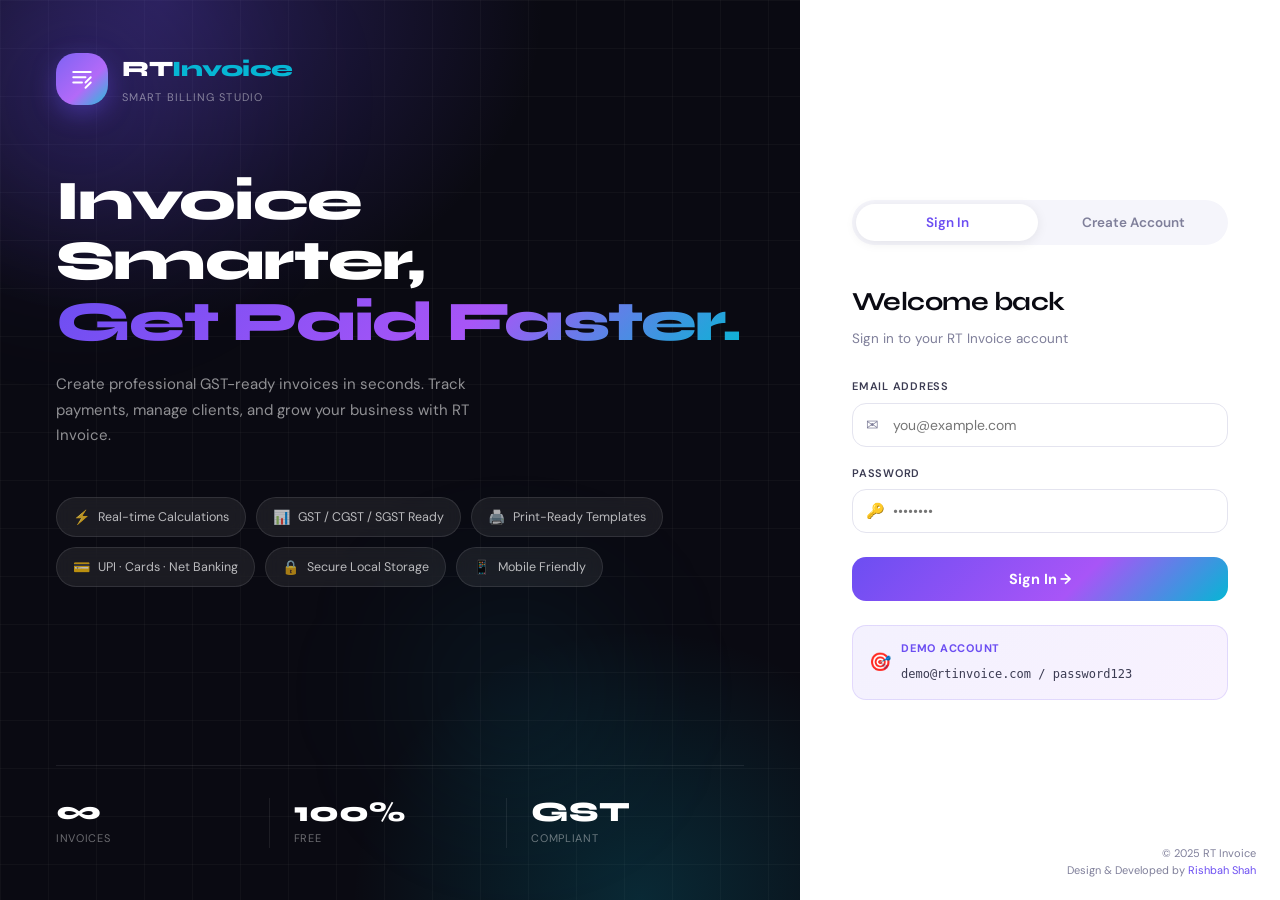
==== commit b6248469: "third commit" ====
--- a/index.html
+++ b/index.html
@@ -1,146 +1,181 @@
 <!DOCTYPE html>
 <html lang="en">
+
 <head>
   <meta charset="UTF-8">
   <meta name="viewport" content="width=device-width, initial-scale=1.0, viewport-fit=cover">
-  <title>NOVA Invoice · Smart Billing Platform</title>
+  <title>RT Invoice · Smart Billing Platform</title>
   <link rel="preconnect" href="https://fonts.googleapis.com">
   <link rel="preconnect" href="https://fonts.gstatic.com" crossorigin>
-  <link href="https://fonts.googleapis.com/css2?family=Inter:opsz,wght@14..32,300;14..32,400;14..32,500;14..32,600;14..32,700;14..32,800&display=swap" rel="stylesheet">
+  <link
+    href="https://fonts.googleapis.com/css2?family=Syne:wght@400;500;600;700;800&family=DM+Sans:ital,opsz,wght@0,9..40,300;0,9..40,400;0,9..40,500;0,9..40,600;1,9..40,300&display=swap"
+    rel="stylesheet">
   <link rel="stylesheet" href="css/style.css">
   <link rel="stylesheet" href="css/login.css">
-  <link rel="icon" type="image/svg+xml" href="data:image/svg+xml,%3Csvg xmlns='http://www.w3.org/2000/svg' viewBox='0 0 24 24' fill='%236366f1'%3E%3Cpath d='M4 4h16v2H4V4zm2 4h12v2H6V8zm14 3H4v8h16v-8zm-2 6H6v-2h12v2z'/%3E%3C/svg%3E">
+  <link rel="icon" type="image/svg+xml"
+    href="data:image/svg+xml,%3Csvg xmlns='http://www.w3.org/2000/svg' viewBox='0 0 32 32' fill='%236c4ef2'%3E%3Crect width='32' height='32' rx='8' fill='%236c4ef2'/%3E%3Ctext x='5' y='23' font-size='18' font-weight='900' fill='white' font-family='sans-serif'%3ERT%3C/text%3E%3C/svg%3E">
 </head>
+
 <body>
-  <div class="login-wrapper">
-    <div class="login-container">
-      <!-- Left Section - About -->
-      <div class="about-section">
-        <div class="about-content">
-          <div class="logo-large">
-            <div class="logo-icon">
-              <svg width="48" height="48" viewBox="0 0 40 40" fill="none">
-                <rect width="40" height="40" rx="12" fill="url(#gradLogo)"/>
-                <path d="M14 14L26 26M26 14L14 26" stroke="white" stroke-width="2.5" stroke-linecap="round"/>
-                <circle cx="20" cy="20" r="6" fill="white"/>
-                <defs><linearGradient id="gradLogo" x1="0" y1="0" x2="40" y2="40"><stop stop-color="#6366f1"/><stop offset="1" stop-color="#8b5cf6"/></linearGradient></defs>
-              </svg>
+
+  <div class="login-bg">
+
+    <!-- ── Animated orbs ── -->
+    <div class="orb orb-1"></div>
+    <div class="orb orb-2"></div>
+    <div class="orb orb-3"></div>
+
+    <!-- ── Hero / Left ── -->
+    <div class="login-hero">
+      <div class="hero-grid"></div>
+
+      <div class="hero-top">
+        <!-- Brand -->
+        <div class="brand-mark">
+          <div class="brand-icon">
+            <svg width="28" height="28" viewBox="0 0 32 32" fill="none">
+              <path d="M6 8h20M6 14h14M6 20h10M20 20l6-6M20 26l6-6" stroke="white" stroke-width="2.2"
+                stroke-linecap="round" />
+            </svg>
+          </div>
+          <div>
+            <div class="brand-name">RT<span>Invoice</span></div>
+            <div class="brand-tagline">Smart Billing Studio</div>
+          </div>
+        </div>
+
+        <!-- Headline -->
+        <h1 class="hero-headline">
+          Invoice Smarter,<br>
+          <span class="grad-text">Get Paid Faster.</span>
+        </h1>
+        <p class="hero-sub">
+          Create professional GST-ready invoices in seconds. Track payments, manage clients, and grow your business with
+          RT Invoice.
+        </p>
+
+        <!-- Feature Pills -->
+        <div class="feature-pills">
+          <div class="pill"><span class="pill-icon">⚡</span> Real-time Calculations</div>
+          <div class="pill"><span class="pill-icon">📊</span> GST / CGST / SGST Ready</div>
+          <div class="pill"><span class="pill-icon">🖨️</span> Print-Ready Templates</div>
+          <div class="pill"><span class="pill-icon">💳</span> UPI · Cards · Net Banking</div>
+          <div class="pill"><span class="pill-icon">🔒</span> Secure Local Storage</div>
+          <div class="pill"><span class="pill-icon">📱</span> Mobile Friendly</div>
+        </div>
+      </div>
+
+      <!-- Stats -->
+      <div class="stats-row">
+        <div class="stat">
+          <div class="stat-num">∞</div>
+          <div class="stat-label">Invoices</div>
+        </div>
+        <div class="stat">
+          <div class="stat-num">100%</div>
+          <div class="stat-label">Free</div>
+        </div>
+        <div class="stat">
+          <div class="stat-num">GST</div>
+          <div class="stat-label">Compliant</div>
+        </div>
+      </div>
+    </div>
+
+    <!-- ── Auth / Right ── -->
+    <div class="login-auth">
+      <div class="auth-card">
+
+        <!-- Tabs -->
+        <div class="auth-tabs">
+          <button class="tab-btn active" data-tab="login">Sign In</button>
+          <button class="tab-btn" data-tab="signup">Create Account</button>
+        </div>
+
+        <!-- Login Form -->
+        <div id="loginForm" class="auth-form active">
+          <h2 class="auth-title">Welcome back</h2>
+          <p class="auth-sub">Sign in to your RT Invoice account</p>
+          <form onsubmit="handleLogin(event)" autocomplete="on">
+            <div class="input-group">
+              <label>Email Address</label>
+              <div class="input-wrap">
+                <span class="input-icon">✉</span>
+                <input type="email" id="loginEmail" placeholder="you@example.com" required autocomplete="email">
+              </div>
             </div>
+            <div class="input-group">
+              <label>Password</label>
+              <div class="input-wrap">
+                <span class="input-icon">🔑</span>
+                <input type="password" id="loginPassword" placeholder="••••••••" required
+                  autocomplete="current-password">
+              </div>
+            </div>
+            <button type="submit" class="auth-btn">Sign In →</button>
+          </form>
+
+          <div class="demo-box">
+            <span class="demo-box-icon">🎯</span>
             <div>
-              <h1>NOVA<span>Invoice</span></h1>
-              <p class="tagline">Smart Billing Studio</p>
-            </div>
-          </div>
-          
-          <div class="about-text">
-            <h2>Professional Invoicing<br>Made Simple</h2>
-            <p>Create stunning invoices, track payments, and manage your business finances effortlessly with NOVA's intelligent platform.</p>
-          </div>
-          
-          <div class="features-grid">
-            <div class="feature-card">
-              <div class="feature-icon">⚡</div>
-              <h4>Real-time Calculations</h4>
-              <p>Auto tax & discount updates</p>
-            </div>
-            <div class="feature-card">
-              <div class="feature-icon">📊</div>
-              <h4>GST Ready</h4>
-              <p>CGST + SGST split</p>
-            </div>
-            <div class="feature-card">
-              <div class="feature-icon">🖨️</div>
-              <h4>Print & Export</h4>
-              <p>Professional templates</p>
-            </div>
-            <div class="feature-card">
-              <div class="feature-icon">💳</div>
-              <h4>Multiple Payments</h4>
-              <p>UPI, Cards, Banking</p>
-            </div>
-          </div>
-          
-          <div class="stats-row">
-            <div class="stat-item">
-              <span class="stat-number">10K+</span>
-              <span class="stat-label">Active Users</span>
-            </div>
-            <div class="stat-item">
-              <span class="stat-number">50K+</span>
-              <span class="stat-label">Invoices</span>
-            </div>
-            <div class="stat-item">
-              <span class="stat-number">₹100Cr+</span>
-              <span class="stat-label">Processed</span>
+              <p>Demo Account</p>
+              <code>demo@rtinvoice.com / password123</code>
             </div>
           </div>
         </div>
+
+        <!-- Signup Form -->
+        <div id="signupForm" class="auth-form">
+          <h2 class="auth-title">Get started free</h2>
+          <p class="auth-sub">Create your RT Invoice account today</p>
+          <form onsubmit="handleSignup(event)" autocomplete="off">
+            <div class="input-group">
+              <label>Full Name</label>
+              <div class="input-wrap">
+                <span class="input-icon">👤</span>
+                <input type="text" id="signupName" placeholder="Rishbah Shah" required>
+              </div>
+            </div>
+            <div class="input-group">
+              <label>Email Address</label>
+              <div class="input-wrap">
+                <span class="input-icon">✉</span>
+                <input type="email" id="signupEmail" placeholder="you@example.com" required>
+              </div>
+            </div>
+            <div class="input-group">
+              <label>Password</label>
+              <div class="input-wrap">
+                <span class="input-icon">🔑</span>
+                <input type="password" id="signupPassword" placeholder="Min 6 characters" required minlength="6">
+              </div>
+            </div>
+            <div class="input-group">
+              <label>Confirm Password</label>
+              <div class="input-wrap">
+                <span class="input-icon">🔒</span>
+                <input type="password" id="signupConfirmPassword" placeholder="Repeat password" required>
+              </div>
+            </div>
+            <button type="submit" class="auth-btn">Create Free Account →</button>
+          </form>
+        </div>
+
       </div>
-      
-      <!-- Right Section - Login/Signup -->
-      <div class="auth-section">
-        <div class="auth-card">
-          <div class="auth-tabs">
-            <button class="tab-btn active" data-tab="login">Sign In</button>
-            <button class="tab-btn" data-tab="signup">Create Account</button>
-          </div>
-          
-          <!-- Login Form -->
-          <div id="loginForm" class="auth-form active">
-            <h3>Welcome back</h3>
-            <p class="auth-subtitle">Enter your credentials to access your account</p>
-            
-            <form id="loginFormElement" onsubmit="handleLogin(event)">
-              <div class="input-group">
-                <label>Email Address</label>
-                <input type="email" id="loginEmail" placeholder="hello@nova.com" required>
-              </div>
-              <div class="input-group">
-                <label>Password</label>
-                <input type="password" id="loginPassword" placeholder="••••••••" required>
-              </div>
-              <button type="submit" class="auth-btn">Sign In →</button>
-            </form>
-            
-            <div class="demo-credentials">
-              <p>Demo Account</p>
-              <code>demo@nova.com / password123</code>
-            </div>
-          </div>
-          
-          <!-- Signup Form -->
-          <div id="signupForm" class="auth-form">
-            <h3>Get started free</h3>
-            <p class="auth-subtitle">Join thousands of businesses using NOVA</p>
-            
-            <form id="signupFormElement" onsubmit="handleSignup(event)">
-              <div class="input-group">
-                <label>Full Name</label>
-                <input type="text" id="signupName" placeholder="John Doe" required>
-              </div>
-              <div class="input-group">
-                <label>Email Address</label>
-                <input type="email" id="signupEmail" placeholder="hello@nova.com" required>
-              </div>
-              <div class="input-group">
-                <label>Password</label>
-                <input type="password" id="signupPassword" placeholder="Create a password" required minlength="6">
-              </div>
-              <div class="input-group">
-                <label>Confirm Password</label>
-                <input type="password" id="signupConfirmPassword" placeholder="Confirm your password" required>
-              </div>
-              <button type="submit" class="auth-btn">Create Free Account →</button>
-            </form>
-          </div>
-        </div>
+
+      <!-- Copyright -->
+      <div class="login-copyright">
+        © 2025 RT Invoice<br>
+        Design &amp; Developed by <a href="#">Rishbah Shah</a>
       </div>
     </div>
+
   </div>
-  
-  <!-- Toast Notification -->
+
+  <!-- Toast -->
   <div id="toast" class="toast hidden"></div>
-  
+
   <script src="js/auth.js"></script>
 </body>
+
 </html>
--- a/css/style.css
+++ b/css/style.css
@@ -1,164 +1,294 @@
-/* Reset & Base */
-* {
+/* =============================================
+   RT INVOICE — Global Styles
+   Design & Developed by Rishbah Shah
+   ============================================= */
+
+@import url('https://fonts.googleapis.com/css2?family=Syne:wght@400;500;600;700;800&family=DM+Sans:ital,opsz,wght@0,9..40,300;0,9..40,400;0,9..40,500;0,9..40,600;1,9..40,300&display=swap');
+
+:root {
+  --ink: #0a0a12;
+  --ink-mid: #1e1e2e;
+  --ink-soft: #3b3b52;
+  --muted: #7f7f9a;
+  --border: #e4e4ef;
+  --surface: #f5f5fb;
+  --white: #ffffff;
+
+  --accent: #6c4ef2;
+  --accent-2: #a855f7;
+  --accent-3: #06b6d4;
+  --glow: rgba(108, 78, 242, 0.18);
+
+  --grad: linear-gradient(135deg, #6c4ef2 0%, #a855f7 60%, #06b6d4 100%);
+  --grad-soft: linear-gradient(135deg, rgba(108, 78, 242, 0.08) 0%, rgba(168, 85, 247, 0.08) 100%);
+
+  --r-sm: 8px;
+  --r-md: 14px;
+  --r-lg: 20px;
+  --r-xl: 28px;
+  --r-2xl: 40px;
+
+  --shadow-sm: 0 2px 8px rgba(10, 10, 18, 0.06);
+  --shadow-md: 0 8px 24px rgba(10, 10, 18, 0.10);
+  --shadow-lg: 0 20px 48px rgba(10, 10, 18, 0.14);
+  --shadow-accent: 0 8px 32px rgba(108, 78, 242, 0.28);
+
+  --font-display: 'Syne', sans-serif;
+  --font-body: 'DM Sans', sans-serif;
+
+  --ease-spring: cubic-bezier(0.34, 1.56, 0.64, 1);
+  --ease-smooth: cubic-bezier(0.4, 0, 0.2, 1);
+}
+
+*,
+*::before,
+*::after {
   margin: 0;
   padding: 0;
   box-sizing: border-box;
 }
 
+html {
+  scroll-behavior: smooth;
+}
+
 body {
-  font-family: 'Inter', sans-serif;
-  background: #f5f7fa;
-  color: #1e293b;
-  line-height: 1.5;
+  font-family: var(--font-body);
+  background: var(--surface);
+  color: var(--ink);
+  line-height: 1.6;
   -webkit-font-smoothing: antialiased;
-}
-
-/* Toast Notification */
-.toast {
-  position: fixed;
-  bottom: 24px;
-  right: 24px;
-  background: #10b981;
-  color: white;
-  padding: 14px 24px;
-  border-radius: 12px;
-  font-weight: 500;
-  font-size: 14px;
-  z-index: 10000;
-  animation: slideInRight 0.3s ease;
-  box-shadow: 0 8px 20px rgba(0, 0, 0, 0.12);
-  display: flex;
-  align-items: center;
-  gap: 12px;
-  backdrop-filter: blur(8px);
-}
-
-.toast::before {
-  content: '✓';
-  font-weight: bold;
-  font-size: 18px;
-}
-
-.toast.error {
-  background: #ef4444;
-}
-
-.toast.error::before {
-  content: '✕';
-}
-
-.toast.warning {
-  background: #f59e0b;
-}
-
-.toast.warning::before {
-  content: '⚠';
-}
-
-.toast.hidden {
-  display: none;
-}
-
-@keyframes slideInRight {
-  from {
-    transform: translateX(100%);
-    opacity: 0;
-  }
-  to {
-    transform: translateX(0);
-    opacity: 1;
-  }
-}
-
-/* Utility Classes */
+  -moz-osx-font-smoothing: grayscale;
+}
+
+/* ---- Scrollbar ---- */
+::-webkit-scrollbar {
+  width: 5px;
+  height: 5px;
+}
+
+::-webkit-scrollbar-track {
+  background: var(--surface);
+}
+
+::-webkit-scrollbar-thumb {
+  background: var(--border);
+  border-radius: 10px;
+}
+
+::-webkit-scrollbar-thumb:hover {
+  background: var(--muted);
+}
+
+/* ---- Selection ---- */
+::selection {
+  background: rgba(108, 78, 242, 0.15);
+  color: var(--ink);
+}
+
+/* ---- Utilities ---- */
 .hidden {
   display: none !important;
 }
 
-/* Buttons */
+/* ---- Buttons ---- */
 .btn-primary {
-  background: linear-gradient(135deg, #6366f1 0%, #8b5cf6 100%);
-  color: white;
+  font-family: var(--font-body);
+  background: var(--grad);
+  color: var(--white);
   border: none;
-  padding: 12px 28px;
-  border-radius: 12px;
+  padding: 11px 28px;
+  border-radius: var(--r-2xl);
   font-weight: 600;
   font-size: 14px;
   cursor: pointer;
-  transition: all 0.2s;
+  transition: all 0.25s var(--ease-smooth);
   display: inline-flex;
   align-items: center;
   gap: 8px;
+  letter-spacing: 0.01em;
 }
 
 .btn-primary:hover {
   transform: translateY(-2px);
-  box-shadow: 0 8px 20px rgba(99, 102, 241, 0.3);
+  box-shadow: var(--shadow-accent);
+}
+
+.btn-primary:active {
+  transform: translateY(0);
 }
 
 .btn-secondary {
-  background: #f1f5f9;
-  color: #1e293b;
-  border: 1px solid #e2e8f0;
-  padding: 12px 28px;
-  border-radius: 12px;
-  font-weight: 600;
+  font-family: var(--font-body);
+  background: var(--white);
+  color: var(--ink);
+  border: 1.5px solid var(--border);
+  padding: 11px 28px;
+  border-radius: var(--r-2xl);
+  font-weight: 500;
   font-size: 14px;
   cursor: pointer;
-  transition: all 0.2s;
+  transition: all 0.2s var(--ease-smooth);
 }
 
 .btn-secondary:hover {
-  background: #e2e8f0;
-}
-
-/* Form Elements */
+  border-color: var(--accent);
+  color: var(--accent);
+  background: var(--grad-soft);
+}
+
+/* ---- Form Fields ---- */
 .form-field {
   display: flex;
   flex-direction: column;
-  gap: 8px;
+  gap: 7px;
 }
 
 .form-field label {
-  font-size: 12px;
+  font-size: 11px;
   font-weight: 600;
-  color: #475569;
+  color: var(--muted);
   text-transform: uppercase;
-  letter-spacing: 0.5px;
+  letter-spacing: 0.06em;
 }
 
 .form-field input,
-.form-field textarea {
-  border: 1px solid #e2e8f0;
-  border-radius: 10px;
+.form-field textarea,
+.form-field select {
+  border: 1.5px solid var(--border);
+  border-radius: var(--r-md);
   padding: 10px 14px;
   font-size: 14px;
-  font-family: inherit;
-  transition: all 0.2s;
+  font-family: var(--font-body);
+  color: var(--ink);
+  background: var(--white);
+  transition: all 0.2s var(--ease-smooth);
+  outline: none;
 }
 
 .form-field input:focus,
-.form-field textarea:focus {
-  outline: none;
-  border-color: #6366f1;
-  box-shadow: 0 0 0 3px rgba(99, 102, 241, 0.1);
-}
-
-/* Scrollbar */
-::-webkit-scrollbar {
-  width: 6px;
-  height: 6px;
-}
-
-::-webkit-scrollbar-track {
-  background: #f1f5f9;
-}
-
-::-webkit-scrollbar-thumb {
-  background: #cbd5e1;
-  border-radius: 10px;
-}
-
-::-webkit-scrollbar-thumb:hover {
-  background: #94a3b8;
+.form-field textarea:focus,
+.form-field select:focus {
+  border-color: var(--accent);
+  box-shadow: 0 0 0 3px rgba(108, 78, 242, 0.10);
+}
+
+.form-field textarea {
+  resize: vertical;
+  min-height: 68px;
+}
+
+/* ---- Toast ---- */
+.toast {
+  position: fixed;
+  bottom: 28px;
+  right: 28px;
+  background: var(--ink-mid);
+  color: var(--white);
+  padding: 14px 22px;
+  border-radius: var(--r-lg);
+  font-weight: 500;
+  font-size: 13.5px;
+  z-index: 99999;
+  animation: toastIn 0.35s var(--ease-spring);
+  box-shadow: var(--shadow-lg);
+  display: flex;
+  align-items: center;
+  gap: 10px;
+  max-width: 360px;
+  border-left: 3px solid var(--accent);
+}
+
+.toast::before {
+  content: '✓';
+  font-size: 16px;
+  color: #10d98e;
+  font-weight: 700;
+  flex-shrink: 0;
+}
+
+.toast.error {
+  border-left-color: #f43f5e;
+}
+
+.toast.error::before {
+  content: '✕';
+  color: #f43f5e;
+}
+
+.toast.warning {
+  border-left-color: #f59e0b;
+}
+
+.toast.warning::before {
+  content: '⚠';
+  color: #f59e0b;
+}
+
+.toast.hidden {
+  display: none;
+}
+
+@keyframes toastIn {
+  from {
+    transform: translateX(120%) scale(0.9);
+    opacity: 0;
+  }
+
+  to {
+    transform: translateX(0) scale(1);
+    opacity: 1;
+  }
+}
+
+/* ---- Animated gradient orb (background decoration) ---- */
+.orb {
+  position: absolute;
+  border-radius: 50%;
+  filter: blur(72px);
+  pointer-events: none;
+  animation: orbFloat 8s ease-in-out infinite;
+}
+
+.orb-1 {
+  width: 400px;
+  height: 400px;
+  background: radial-gradient(circle, rgba(108, 78, 242, 0.22) 0%, transparent 70%);
+  top: -100px;
+  left: -120px;
+  animation-delay: 0s;
+}
+
+.orb-2 {
+  width: 300px;
+  height: 300px;
+  background: radial-gradient(circle, rgba(168, 85, 247, 0.18) 0%, transparent 70%);
+  top: 40%;
+  right: -80px;
+  animation-delay: -3s;
+}
+
+.orb-3 {
+  width: 260px;
+  height: 260px;
+  background: radial-gradient(circle, rgba(6, 182, 212, 0.14) 0%, transparent 70%);
+  bottom: 80px;
+  left: 30%;
+  animation-delay: -5s;
+}
+
+@keyframes orbFloat {
+
+  0%,
+  100% {
+    transform: translate(0, 0) scale(1);
+  }
+
+  33% {
+    transform: translate(20px, -30px) scale(1.05);
+  }
+
+  66% {
+    transform: translate(-15px, 20px) scale(0.95);
+  }
 }
--- a/css/login.css
+++ b/css/login.css
@@ -1,326 +1,440 @@
-.login-wrapper {
+/* =============================================
+   RT INVOICE — Login Page Styles
+   Design & Developed by Rishbah Shah
+   ============================================= */
+
+.login-bg {
   min-height: 100vh;
+  background: var(--ink);
+  display: flex;
+  align-items: stretch;
+  position: relative;
+  overflow: hidden;
+}
+
+/* ---- Hero Side ---- */
+.login-hero {
+  flex: 1.1;
+  padding: 52px 56px;
+  display: flex;
+  flex-direction: column;
+  justify-content: space-between;
+  position: relative;
+  overflow: hidden;
+}
+
+.login-hero::after {
+  content: '';
+  position: absolute;
+  inset: 0;
+  background:
+    radial-gradient(ellipse 80% 60% at 20% 0%, rgba(108, 78, 242, 0.30) 0%, transparent 60%),
+    radial-gradient(ellipse 60% 50% at 80% 100%, rgba(6, 182, 212, 0.18) 0%, transparent 60%);
+  pointer-events: none;
+}
+
+.hero-top {
+  position: relative;
+  z-index: 2;
+}
+
+.brand-mark {
+  display: flex;
+  align-items: center;
+  gap: 14px;
+  margin-bottom: 64px;
+}
+
+.brand-icon {
+  width: 52px;
+  height: 52px;
+  background: var(--grad);
+  border-radius: var(--r-lg);
   display: flex;
   align-items: center;
   justify-content: center;
-  background: linear-gradient(135deg, #667eea 0%, #764ba2 100%);
-  padding: 20px;
-}
-
-.login-container {
-  display: flex;
-  max-width: 1200px;
-  width: 100%;
-  background: white;
-  border-radius: 32px;
+  box-shadow: 0 8px 24px rgba(108, 78, 242, 0.4);
+  position: relative;
   overflow: hidden;
-  box-shadow: 0 25px 50px -12px rgba(0, 0, 0, 0.25);
-}
-
-/* About Section */
-.about-section {
+}
+
+.brand-icon::before {
+  content: '';
+  position: absolute;
+  top: -40%;
+  left: -40%;
+  width: 180%;
+  height: 180%;
+  background: rgba(255, 255, 255, 0.12);
+  border-radius: 50%;
+}
+
+.brand-name {
+  font-family: var(--font-display);
+  font-size: 22px;
+  font-weight: 800;
+  color: var(--white);
+  letter-spacing: -0.02em;
+}
+
+.brand-name span {
+  color: var(--accent-3);
+}
+
+.brand-tagline {
+  font-size: 11px;
+  color: rgba(255, 255, 255, 0.45);
+  letter-spacing: 0.1em;
+  text-transform: uppercase;
+  margin-top: 2px;
+}
+
+.hero-headline {
+  font-family: var(--font-display);
+  font-size: clamp(36px, 4.5vw, 56px);
+  font-weight: 800;
+  color: var(--white);
+  line-height: 1.08;
+  letter-spacing: -0.03em;
+  margin-bottom: 20px;
+}
+
+.hero-headline .grad-text {
+  background: var(--grad);
+  -webkit-background-clip: text;
+  -webkit-text-fill-color: transparent;
+  background-clip: text;
+}
+
+.hero-sub {
+  font-size: 15px;
+  color: rgba(255, 255, 255, 0.55);
+  max-width: 440px;
+  line-height: 1.7;
+  margin-bottom: 48px;
+}
+
+/* Feature Pills */
+.feature-pills {
+  display: flex;
+  flex-wrap: wrap;
+  gap: 10px;
+  margin-bottom: 56px;
+}
+
+.pill {
+  display: flex;
+  align-items: center;
+  gap: 8px;
+  padding: 8px 16px;
+  background: rgba(255, 255, 255, 0.07);
+  border: 1px solid rgba(255, 255, 255, 0.10);
+  border-radius: var(--r-2xl);
+  font-size: 12.5px;
+  color: rgba(255, 255, 255, 0.7);
+  backdrop-filter: blur(8px);
+  transition: all 0.2s;
+}
+
+.pill:hover {
+  background: rgba(108, 78, 242, 0.20);
+  border-color: rgba(108, 78, 242, 0.40);
+  color: var(--white);
+}
+
+.pill-icon {
+  font-size: 14px;
+}
+
+/* Stats Row */
+.stats-row {
+  display: flex;
+  gap: 0;
+  padding-top: 32px;
+  border-top: 1px solid rgba(255, 255, 255, 0.08);
+  position: relative;
+  z-index: 2;
+}
+
+.stat {
   flex: 1;
-  background: linear-gradient(135deg, #6366f1 0%, #8b5cf6 100%);
-  padding: 48px;
-  color: white;
-  position: relative;
-  overflow: hidden;
-}
-
-.about-section::before {
-  content: '';
-  position: absolute;
-  top: -50%;
-  right: -50%;
-  width: 200%;
-  height: 200%;
-  background: radial-gradient(circle, rgba(255,255,255,0.1) 1px, transparent 1px);
-  background-size: 40px 40px;
-  animation: moveGrid 30s linear infinite;
-}
-
-@keyframes moveGrid {
-  0% { transform: translate(0, 0); }
-  100% { transform: translate(40px, 40px); }
-}
-
-.about-content {
-  position: relative;
-  z-index: 1;
-}
-
-.logo-large {
-  display: flex;
-  align-items: center;
-  gap: 12px;
-  margin-bottom: 48px;
-}
-
-.logo-icon {
-  background: rgba(255,255,255,0.2);
-  border-radius: 16px;
-  padding: 8px;
-}
-
-.logo-large h1 {
+  padding: 0 24px 0 0;
+}
+
+.stat+.stat {
+  padding-left: 24px;
+  border-left: 1px solid rgba(255, 255, 255, 0.08);
+}
+
+.stat-num {
+  font-family: var(--font-display);
   font-size: 28px;
-  font-weight: 700;
-}
-
-.logo-large h1 span {
-  font-weight: 500;
-  opacity: 0.9;
-}
-
-.tagline {
-  font-size: 12px;
-  opacity: 0.8;
+  font-weight: 800;
+  color: var(--white);
+  line-height: 1;
+}
+
+.stat-label {
+  font-size: 11px;
+  color: rgba(255, 255, 255, 0.40);
   margin-top: 4px;
-}
-
-.about-text {
-  margin-bottom: 40px;
-}
-
-.about-text h2 {
-  font-size: 32px;
-  font-weight: 700;
-  line-height: 1.2;
-  margin-bottom: 16px;
-}
-
-.about-text p {
-  font-size: 15px;
-  opacity: 0.9;
-  line-height: 1.6;
-}
-
-.features-grid {
-  display: grid;
-  grid-template-columns: repeat(2, 1fr);
-  gap: 20px;
-  margin-bottom: 40px;
-}
-
-.feature-card {
-  background: rgba(255,255,255,0.1);
-  backdrop-filter: blur(10px);
-  border-radius: 16px;
-  padding: 16px;
-  transition: transform 0.2s;
-}
-
-.feature-card:hover {
-  transform: translateY(-4px);
-  background: rgba(255,255,255,0.15);
-}
-
-.feature-icon {
-  font-size: 28px;
-  margin-bottom: 12px;
-}
-
-.feature-card h4 {
-  font-size: 14px;
-  font-weight: 600;
-  margin-bottom: 4px;
-}
-
-.feature-card p {
-  font-size: 12px;
-  opacity: 0.8;
-}
-
-.stats-row {
-  display: flex;
-  gap: 32px;
-  padding-top: 24px;
-  border-top: 1px solid rgba(255,255,255,0.2);
-}
-
-.stat-item {
-  display: flex;
-  flex-direction: column;
-}
-
-.stat-number {
-  font-size: 28px;
-  font-weight: 700;
-}
-
-.stat-label {
-  font-size: 12px;
-  opacity: 0.8;
-}
-
-/* Auth Section */
-.auth-section {
-  flex: 1;
+  text-transform: uppercase;
+  letter-spacing: 0.06em;
+}
+
+/* Grid background decoration */
+.hero-grid {
+  position: absolute;
+  inset: 0;
+  background-image:
+    linear-gradient(rgba(255, 255, 255, 0.03) 1px, transparent 1px),
+    linear-gradient(90deg, rgba(255, 255, 255, 0.03) 1px, transparent 1px);
+  background-size: 48px 48px;
+  z-index: 0;
+}
+
+/* ---- Auth Side ---- */
+.login-auth {
+  width: min(480px, 42vw);
+  background: var(--white);
   display: flex;
   align-items: center;
   justify-content: center;
-  padding: 48px;
-  background: white;
+  padding: 52px 52px;
+  position: relative;
+  z-index: 2;
 }
 
 .auth-card {
   width: 100%;
-  max-width: 400px;
-}
-
+}
+
+/* Tabs */
 .auth-tabs {
   display: flex;
-  gap: 8px;
-  margin-bottom: 32px;
-  background: #f1f5f9;
+  background: var(--surface);
+  border-radius: var(--r-2xl);
   padding: 4px;
-  border-radius: 60px;
+  gap: 4px;
+  margin-bottom: 36px;
 }
 
 .tab-btn {
   flex: 1;
-  padding: 10px;
+  padding: 10px 16px;
   background: transparent;
   border: none;
-  border-radius: 60px;
+  border-radius: var(--r-2xl);
+  font-family: var(--font-body);
   font-weight: 600;
-  font-size: 14px;
+  font-size: 13.5px;
   cursor: pointer;
-  transition: all 0.2s;
-  color: #64748b;
+  color: var(--muted);
+  transition: all 0.25s var(--ease-smooth);
 }
 
 .tab-btn.active {
-  background: white;
-  color: #6366f1;
-  box-shadow: 0 2px 8px rgba(0,0,0,0.05);
-}
-
+  background: var(--white);
+  color: var(--accent);
+  box-shadow: 0 2px 12px rgba(0, 0, 0, 0.08);
+}
+
+/* Auth Form */
 .auth-form {
   display: none;
 }
 
 .auth-form.active {
   display: block;
-  animation: fadeIn 0.3s ease;
-}
-
-@keyframes fadeIn {
-  from { opacity: 0; transform: translateY(10px); }
-  to { opacity: 1; transform: translateY(0); }
-}
-
-.auth-form h3 {
-  font-size: 24px;
+  animation: fadeUp 0.3s var(--ease-smooth);
+}
+
+@keyframes fadeUp {
+  from {
+    opacity: 0;
+    transform: translateY(12px);
+  }
+
+  to {
+    opacity: 1;
+    transform: translateY(0);
+  }
+}
+
+.auth-title {
+  font-family: var(--font-display);
+  font-size: 26px;
   font-weight: 700;
-  margin-bottom: 8px;
-  color: #0f172a;
-}
-
-.auth-subtitle {
-  color: #64748b;
-  font-size: 14px;
-  margin-bottom: 24px;
+  color: var(--ink);
+  margin-bottom: 6px;
+  letter-spacing: -0.02em;
+}
+
+.auth-sub {
+  font-size: 13.5px;
+  color: var(--muted);
+  margin-bottom: 28px;
 }
 
 .input-group {
-  margin-bottom: 20px;
+  margin-bottom: 18px;
 }
 
 .input-group label {
   display: block;
-  font-size: 12px;
+  font-size: 11px;
   font-weight: 600;
-  color: #475569;
-  margin-bottom: 8px;
+  color: var(--ink-soft);
+  margin-bottom: 7px;
   text-transform: uppercase;
-  letter-spacing: 0.5px;
-}
-
-.input-group input {
+  letter-spacing: 0.07em;
+}
+
+.input-wrap {
+  position: relative;
+}
+
+.input-wrap .input-icon {
+  position: absolute;
+  left: 14px;
+  top: 50%;
+  transform: translateY(-50%);
+  color: var(--muted);
+  font-size: 15px;
+  pointer-events: none;
+}
+
+.input-wrap input {
   width: 100%;
-  padding: 12px 14px;
-  border: 1px solid #e2e8f0;
-  border-radius: 12px;
+  padding: 12px 14px 12px 40px;
+  border: 1.5px solid var(--border);
+  border-radius: var(--r-md);
   font-size: 14px;
-  transition: all 0.2s;
-}
-
-.input-group input:focus {
+  font-family: var(--font-body);
+  color: var(--ink);
+  background: var(--white);
+  transition: all 0.2s var(--ease-smooth);
   outline: none;
-  border-color: #6366f1;
-  box-shadow: 0 0 0 3px rgba(99,102,241,0.1);
+}
+
+.input-wrap input:focus {
+  border-color: var(--accent);
+  box-shadow: 0 0 0 3px rgba(108, 78, 242, 0.10);
 }
 
 .auth-btn {
   width: 100%;
-  background: linear-gradient(135deg, #6366f1 0%, #8b5cf6 100%);
-  color: white;
+  padding: 13px;
+  background: var(--grad);
+  color: var(--white);
   border: none;
-  padding: 12px;
-  border-radius: 12px;
-  font-weight: 600;
-  font-size: 14px;
+  border-radius: var(--r-md);
+  font-family: var(--font-body);
+  font-weight: 700;
+  font-size: 14.5px;
   cursor: pointer;
-  transition: all 0.2s;
-  margin-top: 8px;
+  transition: all 0.25s var(--ease-smooth);
+  margin-top: 6px;
+  letter-spacing: 0.01em;
+  position: relative;
+  overflow: hidden;
+}
+
+.auth-btn::before {
+  content: '';
+  position: absolute;
+  top: 0;
+  left: -100%;
+  width: 100%;
+  height: 100%;
+  background: linear-gradient(90deg, transparent, rgba(255, 255, 255, 0.15), transparent);
+  transition: left 0.5s;
 }
 
 .auth-btn:hover {
   transform: translateY(-2px);
-  box-shadow: 0 8px 20px rgba(99,102,241,0.3);
-}
-
-.demo-credentials {
+  box-shadow: var(--shadow-accent);
+}
+
+.auth-btn:hover::before {
+  left: 100%;
+}
+
+.demo-box {
   margin-top: 24px;
-  padding: 16px;
-  background: #f8fafc;
-  border-radius: 12px;
-  text-align: center;
-}
-
-.demo-credentials p {
+  padding: 14px 16px;
+  background: var(--grad-soft);
+  border: 1px solid rgba(108, 78, 242, 0.15);
+  border-radius: var(--r-md);
+  display: flex;
+  align-items: center;
+  gap: 10px;
+}
+
+.demo-box-icon {
+  font-size: 18px;
+}
+
+.demo-box p {
   font-size: 11px;
-  color: #64748b;
-  margin-bottom: 8px;
+  font-weight: 700;
+  color: var(--accent);
   text-transform: uppercase;
-  font-weight: 600;
-}
-
-.demo-credentials code {
+  letter-spacing: 0.07em;
+  margin-bottom: 2px;
+}
+
+.demo-box code {
   font-size: 12px;
-  color: #6366f1;
-  background: white;
-  padding: 4px 8px;
-  border-radius: 6px;
+  color: var(--ink-soft);
+}
+
+/* Copyright */
+.login-copyright {
+  position: absolute;
+  bottom: 20px;
+  right: 24px;
+  font-size: 11px;
+  color: var(--muted);
+  text-align: right;
+}
+
+.login-copyright a {
+  color: var(--accent);
+  text-decoration: none;
 }
 
 /* Responsive */
-@media (max-width: 768px) {
-  .login-container {
+@media (max-width: 900px) {
+  .login-bg {
     flex-direction: column;
-    border-radius: 24px;
-  }
-  
-  .about-section {
-    padding: 32px;
-  }
-  
-  .auth-section {
-    padding: 32px;
-  }
-  
-  .features-grid {
-    grid-template-columns: 1fr;
-    gap: 12px;
-  }
-  
-  .about-text h2 {
-    font-size: 24px;
-  }
-  
+  }
+
+  .login-hero {
+    padding: 40px 32px;
+    flex: none;
+  }
+
+  .login-auth {
+    width: 100%;
+    padding: 40px 32px;
+  }
+
+  .hero-headline {
+    font-size: 32px;
+  }
+
   .stats-row {
-    flex-wrap: wrap;
-    gap: 20px;
+    gap: 24px;
+  }
+}
+
+@media (max-width: 500px) {
+  .login-hero {
+    padding: 28px 20px;
+  }
+
+  .login-auth {
+    padding: 28px 20px;
   }
 }
